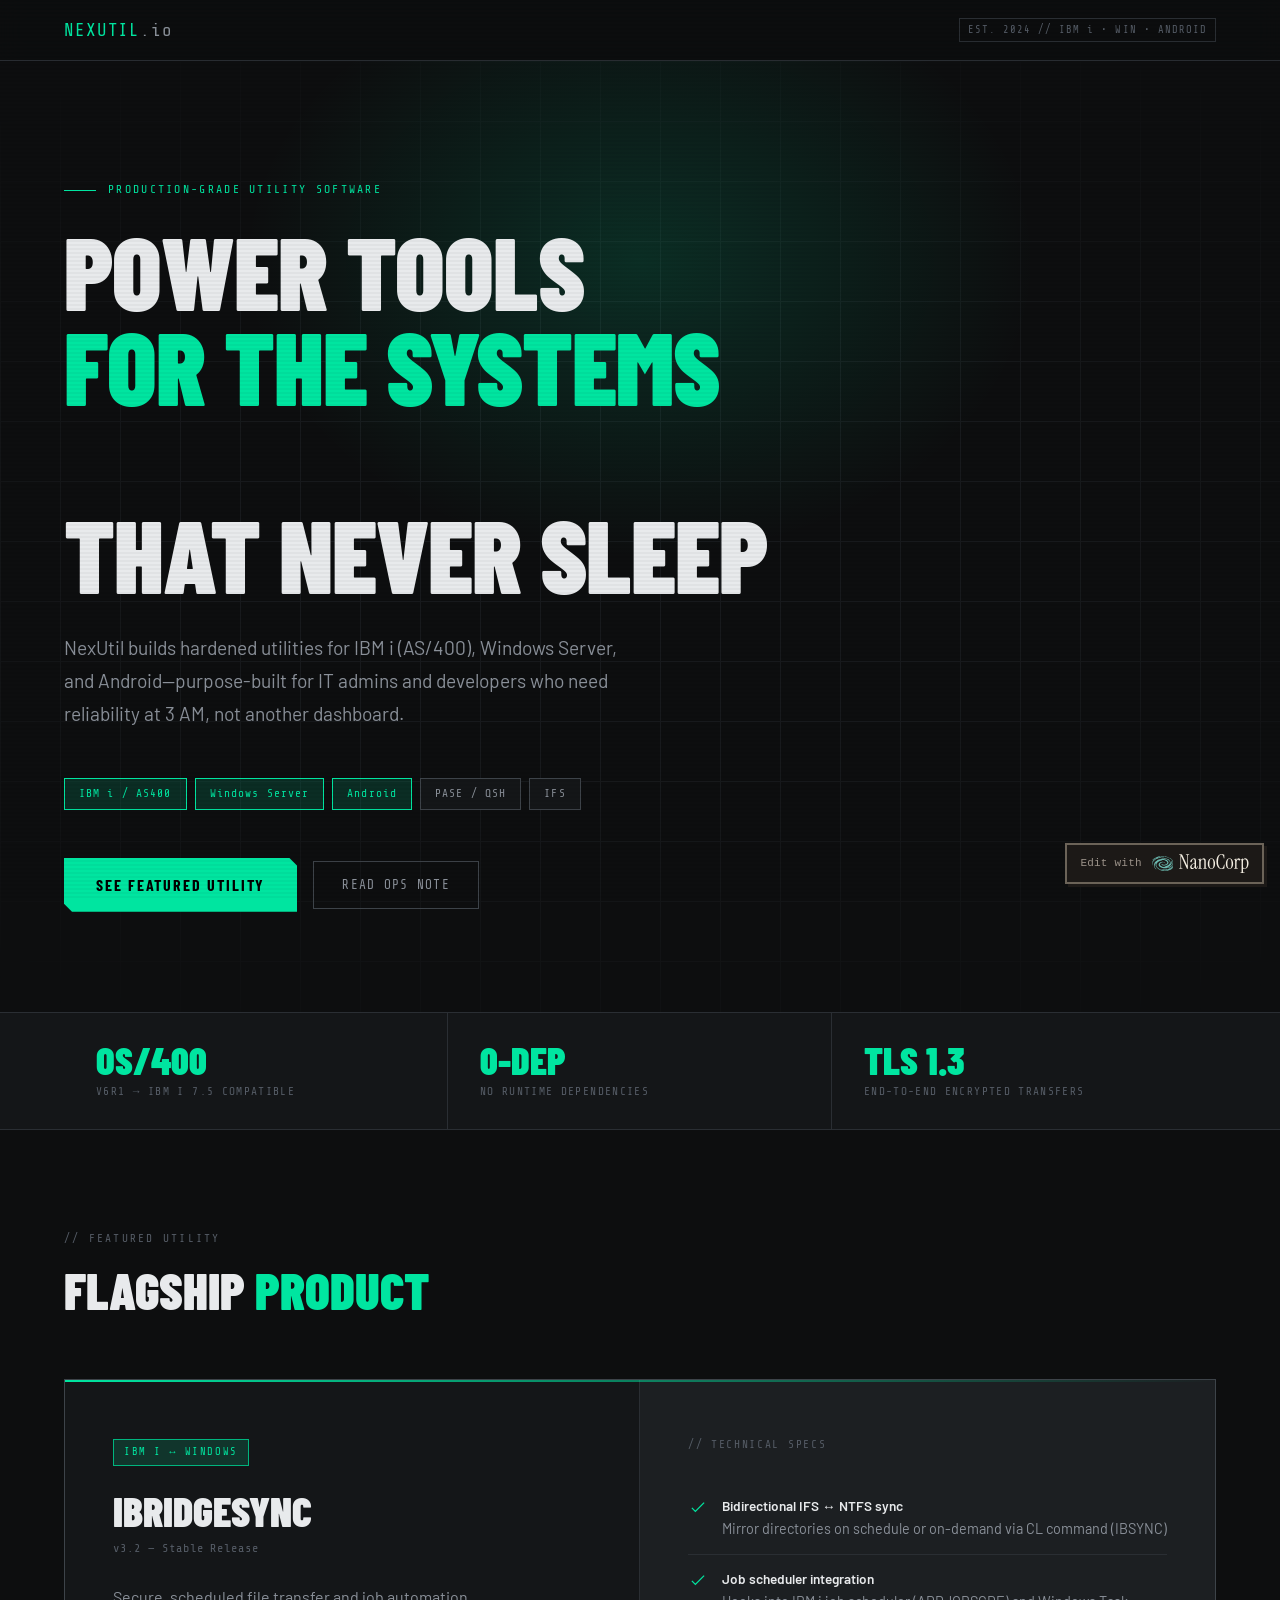
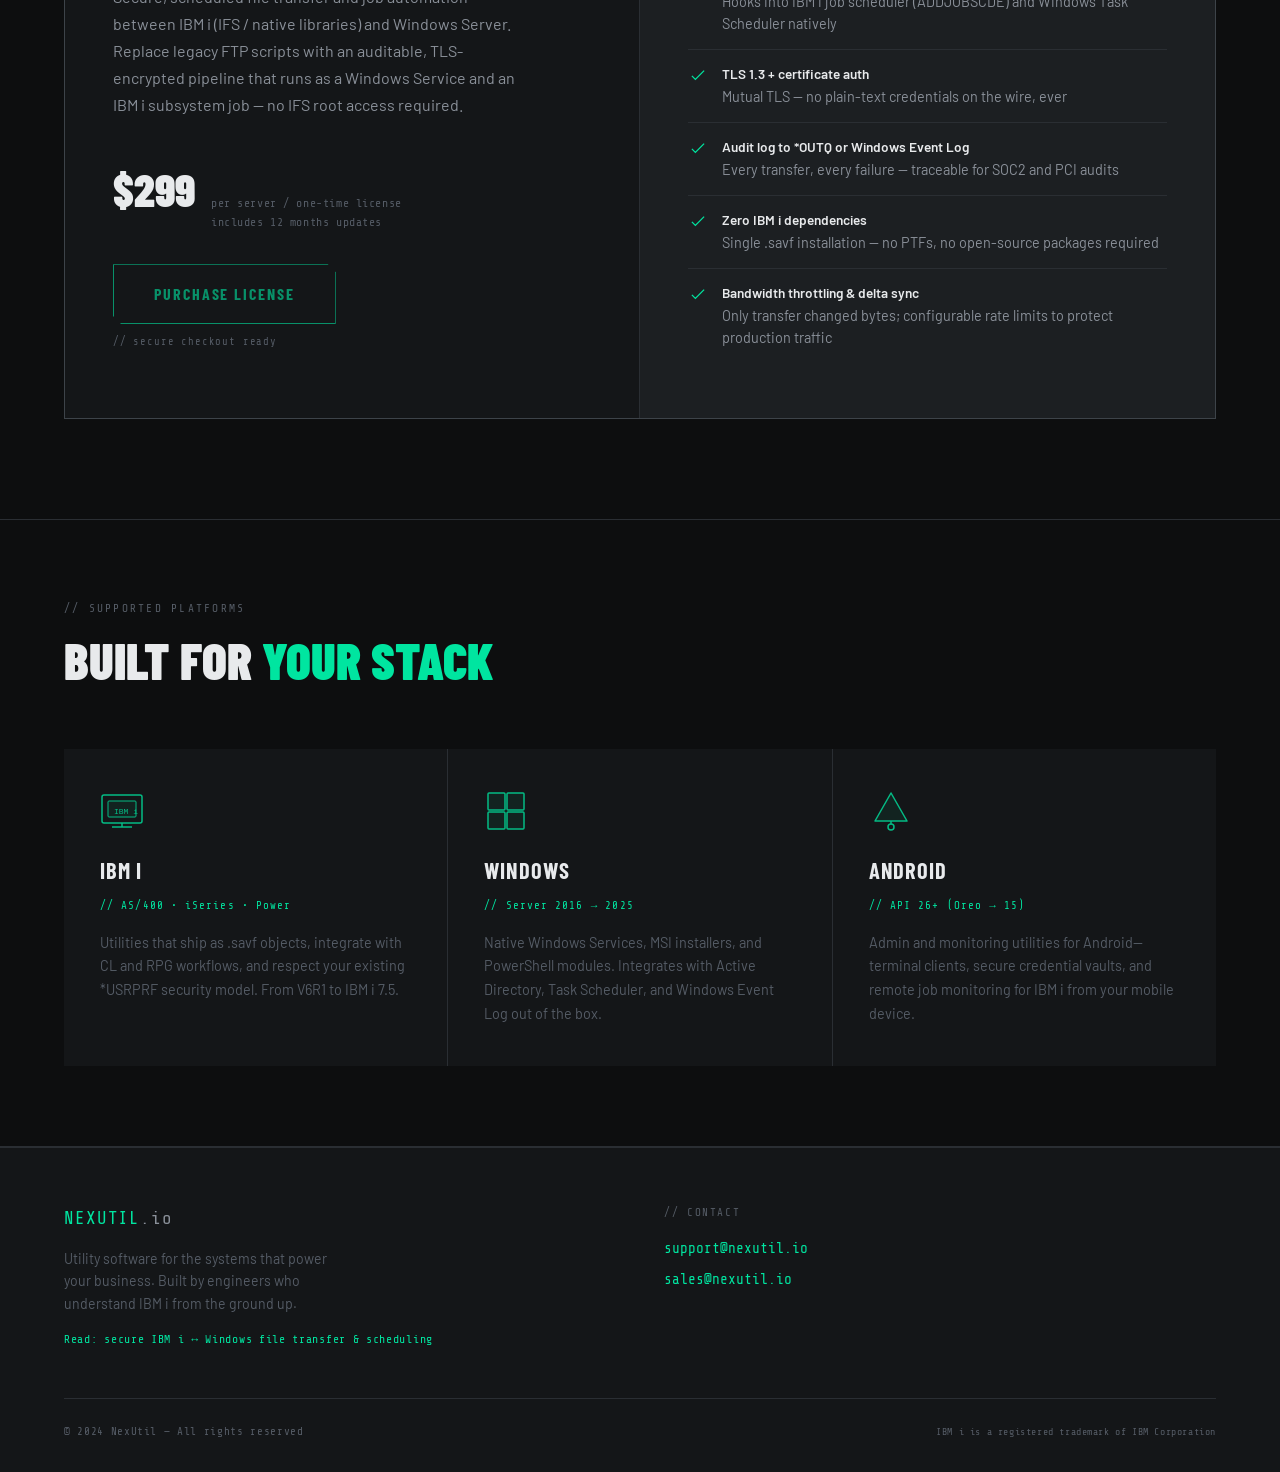
==== NexUtil — Utility Software for IBM i, Windows & Android.html @ 248f753e "Import NexUtil website pages and assets" ====
<!DOCTYPE html>
<!-- saved from url=(0038)https://nexutil.nanocorp.app/#featured -->
<html lang="en">

<head>
    <meta http-equiv="Content-Type" content="text/html; charset=UTF-8">
    <link rel="stylesheet" href="./NexUtil — Utility Software for IBM i, Windows &amp; Android_files/3d7xy98o96aj7.css"
        data-precedence="next">
    <link rel="preload" as="script" fetchpriority="low"
        href="./NexUtil — Utility Software for IBM i, Windows &amp; Android_files/25kvgcvbp6c14.js.téléchargement">
    <script src="./NexUtil — Utility Software for IBM i, Windows &amp; Android_files/28fkf9f9btak4.js.téléchargement"
        async=""></script>
    <script src="./NexUtil — Utility Software for IBM i, Windows &amp; Android_files/1h-6463ln454b.js.téléchargement"
        async=""></script>
    <script src="./NexUtil — Utility Software for IBM i, Windows &amp; Android_files/0gokmsaxco-yg.js.téléchargement"
        async=""></script>
    <script
        src="./NexUtil — Utility Software for IBM i, Windows &amp; Android_files/turbopack-207j59bvnx-2r.js.téléchargement"
        async=""></script>
    <script src="./NexUtil — Utility Software for IBM i, Windows &amp; Android_files/2corl6wyj4669.js.téléchargement"
        async="" crossorigin=""></script>
    <script src="./NexUtil — Utility Software for IBM i, Windows &amp; Android_files/1kp1o4kqi1096.js.téléchargement"
        async="" crossorigin=""></script>
    <link rel="preload" href="./NexUtil — Utility Software for IBM i, Windows &amp; Android_files/css2" as="style">
    <link rel="preconnect" href="https://fonts.googleapis.com/">
    <link rel="preconnect" href="https://fonts.gstatic.com/" crossorigin="anonymous">
    <link href="./NexUtil — Utility Software for IBM i, Windows &amp; Android_files/css2" rel="stylesheet">
    <script src="./NexUtil — Utility Software for IBM i, Windows &amp; Android_files/0c0hxoamwjsbw.js.téléchargement"
        nomodule=""></script>
    <meta name="viewport" content="width=device-width, initial-scale=1">
    <title>NexUtil — Utility Software for IBM i, Windows &amp; Android</title>
    <meta name="description"
        content="Production-grade utility software for IBM i (AS/400), Windows, and Android. Trusted by IT admins and developers who can&#39;t afford downtime.">
</head>

<body><!--$--><!--/$-->
    <script src="./NexUtil — Utility Software for IBM i, Windows &amp; Android_files/25kvgcvbp6c14.js.téléchargement"
        id="_R_" async=""></script>
    <script>(self.__next_f = self.__next_f || []).push([0])</script>
    <script>self.__next_f.push([1, "1:\"$Sreact.fragment\"\n2:I[39756,[\"/_next/static/immutable/chunks/2corl6wyj4669.js\"],\"default\"]\n3:I[37457,[\"/_next/static/immutable/chunks/2corl6wyj4669.js\"],\"default\"]\n4:I[22016,[\"/_next/static/immutable/chunks/2corl6wyj4669.js\",\"/_next/static/immutable/chunks/1kp1o4kqi1096.js\"],\"\"]\nd:I[68027,[\"/_next/static/immutable/chunks/2corl6wyj4669.js\"],\"default\",1]\n:HL[\"/_next/static/immutable/chunks/3d7xy98o96aj7.css\",\"style\"]\n:HL[\"https://fonts.googleapis.com/css2?family=Share+Tech+Mono\u0026family=Barlow+Condensed:wght@400;600;700;900\u0026family=Barlow:wght@400;500;600\u0026display=swap\",\"style\"]\n0:{\"P\":null,\"c\":[\"\",\"\"],\"q\":\"\",\"i\":false,\"f\":[[[\"\",{\"children\":[\"__PAGE__\",{},\"$undefined\",\"$undefined\",4608]},\"$undefined\",\"$undefined\",4624],[[\"$\",\"$1\",\"c\",{\"children\":[[[\"$\",\"link\",\"0\",{\"rel\":\"stylesheet\",\"href\":\"/_next/static/immutable/chunks/3d7xy98o96aj7.css\",\"precedence\":\"next\",\"crossOrigin\":\"$undefined\",\"nonce\":\"$undefined\"}],[\"$\",\"script\",\"script-0\",{\"src\":\"/_next/static/immutable/chunks/2corl6wyj4669.js\",\"async\":true,\"nonce\":\"$undefined\"}]],[\"$\",\"html\",null,{\"lang\":\"en\",\"children\":[[\"$\",\"head\",null,{\"children\":[[\"$\",\"link\",null,{\"rel\":\"preconnect\",\"href\":\"https://fonts.googleapis.com\"}],[\"$\",\"link\",null,{\"rel\":\"preconnect\",\"href\":\"https://fonts.gstatic.com\",\"crossOrigin\":\"anonymous\"}],[\"$\",\"link\",null,{\"href\":\"https://fonts.googleapis.com/css2?family=Share+Tech+Mono\u0026family=Barlow+Condensed:wght@400;600;700;900\u0026family=Barlow:wght@400;500;600\u0026display=swap\",\"rel\":\"stylesheet\"}]]}],[\"$\",\"body\",null,{\"children\":[\"$\",\"$L2\",null,{\"parallelRouterKey\":\"children\",\"error\":\"$undefined\",\"errorStyles\":\"$undefined\",\"errorScripts\":\"$undefined\",\"template\":[\"$\",\"$L3\",null,{}],\"templateStyles\":\"$undefined\",\"templateScripts\":\"$undefined\",\"notFound\":[[[\"$\",\"title\",null,{\"children\":\"404: This page could not be found.\"}],[\"$\",\"div\",null,{\"style\":{\"fontFamily\":\"system-ui,\\\"Segoe UI\\\",Roboto,Helvetica,Arial,sans-serif,\\\"Apple Color Emoji\\\",\\\"Segoe UI Emoji\\\"\",\"height\":\"100vh\",\"textAlign\":\"center\",\"display\":\"flex\",\"flexDirection\":\"column\",\"alignItems\":\"center\",\"justifyContent\":\"center\"},\"children\":[\"$\",\"div\",null,{\"children\":[[\"$\",\"style\",null,{\"dangerouslySetInnerHTML\":{\"__html\":\"body{color:#000;background:#fff;margin:0}.next-error-h1{border-right:1px solid rgba(0,0,0,.3)}@media (prefers-color-scheme:dark){body{color:#fff;background:#000}.next-error-h1{border-right:1px solid rgba(255,255,255,.3)}}\"}}],[\"$\",\"h1\",null,{\"className\":\"next-error-h1\",\"style\":{\"display\":\"inline-block\",\"margin\":\"0 20px 0 0\",\"padding\":\"0 23px 0 0\",\"fontSize\":24,\"fontWeight\":500,\"verticalAlign\":\"top\",\"lineHeight\":\"49px\"},\"children\":404}],[\"$\",\"div\",null,{\"style\":{\"display\":\"inline-block\"},\"children\":[\"$\",\"h2\",null,{\"style\":{\"fontSize\":14,\"fontWeight\":400,\"lineHeight\":\"49px\",\"margin\":0},\"children\":\"This page could not be found.\"}]}]]}]}]],[]],\"forbidden\":\"$undefined\",\"unauthorized\":\"$undefined\"}]}]]}]]}],{\"children\":[[\"$\",\"$1\",\"c\",{\"children\":[[[\"$\",\"nav\",null,{\"children\":[\"$\",\"div\",null,{\"className\":\"container\",\"children\":[\"$\",\"div\",null,{\"className\":\"nav-inner\",\"children\":[[\"$\",\"$L4\",null,{\"href\":\"/\",\"className\":\"logo\",\"children\":[\"NEXUTIL\",[\"$\",\"span\",null,{\"children\":\".io\"}]]}],[\"$\",\"span\",null,{\"className\":\"nav-badge\",\"children\":\"EST. 2024 // IBM i • WIN • ANDROID\"}]]}]}]}],[\"$\",\"section\",null,{\"className\":\"hero\",\"children\":[[\"$\",\"div\",null,{\"className\":\"hero-grid\"}],[\"$\",\"div\",null,{\"className\":\"hero-glow\"}],[\"$\",\"div\",null,{\"className\":\"container\",\"children\":[\"$\",\"div\",null,{\"className\":\"hero-content\",\"children\":[[\"$\",\"div\",null,{\"className\":\"hero-kicker\",\"children\":\"Production-grade utility software\"}],[\"$\",\"h1\",null,{\"className\":\"hero-headline\",\"children\":[\"Power Tools\",[\"$\",\"br\",null,{}],[\"$\",\"em\",null,{\"children\":\"for the Systems\"}],[\"$\",\"br\",null,{}],\"That Never Sleep\"]}],[\"$\",\"p\",null,{\"className\":\"hero-sub\",\"children\":\"NexUtil builds hardened utilities for IBM i (AS/400), Windows Server, and Android—purpose-built for IT admins and developers who need reliability at 3 AM, not another dashboard.\"}],[\"$\",\"div\",null,{\"className\":\"hero-platforms\",\"children\":[[\"$\",\"span\",null,{\"className\":\"platform-chip active\",\"children\":\"IBM i / AS400\"}],[\"$\",\"span\",null,{\"className\":\"platform-chip active\",\"children\":\"Windows Server\"}],[\"$\",\"span\",null,{\"className\":\"platform-chip active\",\"children\":\"Android\"}],[\"$\",\"span\",null,{\"className\":\"platform-chip\",\"children\":\"PASE / QSH\"}],[\"$\",\"span\",null,{\"className\":\"platform-chip\",\"children\":\"IFS\"}]]}],[\"$\",\"div\",null,{\"className\":\"hero-cta\",\"children\":[[\"$\",\"a\",null,{\"href\":\"#featured\",\"className\":\"btn-primary\",\"children\":\"See Featured Utility\"}],[\"$\",\"$L4\",null,{\"href\":\"/posts/secure-ibm-i-windows-file-transfer-scheduling\",\"className\":\"btn-secondary\",\"children\":\"Read Ops Note\"}]]}]]}]}]]}],[\"$\",\"div\",null,{\"className\":\"stats-bar\",\"children\":[\"$\",\"div\",null,{\"className\":\"container\",\"children\":[\"$\",\"div\",null,{\"className\":\"stats-inner\",\"children\":[[\"$\",\"div\",null,{\"className\":\"stat-item\",\"children\":[[\"$\",\"div\",null,{\"className\":\"stat-num\",\"children\":\"OS/400\"}],[\"$\",\"div\",null,{\"className\":\"stat-label\",\"children\":\"V6R1 → IBM i 7.5 Compatible\"}]]}],[\"$\",\"div\",null,{\"className\":\"stat-item\",\"children\":[[\"$\",\"div\",null,{\"className\":\"stat-num\",\"children\":\"0-DEP\"}],[\"$\",\"div\",null,{\"className\":\"stat-label\",\"children\":\"No runtime dependencies\"}]]}],[\"$\",\"div\",null,{\"className\":\"stat-item\",\"children\":[\"$L5\",\"$L6\"]}]]}]}]}],\"$L7\",\"$L8\",\"$L9\"],[\"$La\"],\"$Lb\"]}],{},null,false,null]},null,false,null],\"$Lc\",false]],\"m\":\"$undefined\",\"G\":[\"$d\",[\"$Le\"]],\"S\":true,\"h\":null,\"r\":\"$undefined\",\"s\":\"$undefined\",\"a\":\"$undefined\",\"l\":\"$undefined\",\"p\":\"$undefined\",\"d\":\"$undefined\"}\nf:I[97367,[\"/_next/static/immutable/chunks/2corl6wyj4669.js\"],\"OutletBoundary\"]\n10:\"$Sreact.suspense\"\n12:I[97367,[\"/_next/static/immutable/chunks/2corl6wyj4669.js\"],\"ViewportBoundary\"]\n14:I[97367,[\"/_next/static/immutable/chunks/2corl6wyj4669.js\"],\"MetadataBoundary\"]\n5:[\"$\",\"div\",null,{\"className\":\"stat-num\",\"children\":\"TLS 1.3\"}]\n6:[\"$\",\"div\",null,{\"className\":\"stat-label\",\"children\":\"End-to-end encrypted transfers\"}]\n7:[\"$\",\"section\",null,{\"className\":\"featured\",\"id\":\"featured\",\"children\":[\"$\",\"div\",null,{\"className\":\"container\",\"children\":[[\"$\",\"div\",null,{\"className\":\"section-kicker\",\"children\":\"// featured utility\"}],[\"$\",\"h2\",null,{\"className\":\"section-title\",\"children\":[\"Flagship \",[\"$\",\"span\",null,{\"children\":\"Product\"}]]}],[\"$\",\"div\",null,{\"className\":\"product-card\",\"children\":[[\"$\",\"div\",null,{\"className\":\"product-info\",\"children\":[[\"$\",\"span\",null,{\"className\":\"product-badge\",\"children\":\"IBM i ↔ Windows\"}],[\"$\",\"h3\",null,{\"className\":\"product-name\",\"children\":\"IBridgeSync\"}],[\"$\",\"div\",null,{\"className\":\"product-version\",\"children\":\"v3.2 — Stable Release\"}],[\"$\",\"p\",null,{\"className\":\"product-desc\",\"children\":\"Secure, scheduled file transfer and job automation between IBM i (IFS / native libraries) and Windows Server. Replace legacy FTP scripts with an auditable, TLS-encrypted pipeline that runs as a Windows Service and an IBM i subsystem job — no IFS root access required.\"}],[\"$\",\"div\",null,{\"className\":\"product-price-row\",\"children\":[[\"$\",\"span\",null,{\"className\":\"product-price\",\"children\":\"$$299\"}],[\"$\",\"span\",null,{\"className\":\"product-price-note\",\"children\":[\"per server / one-time license\",[\"$\",\"br\",null,{}],\"includes 12 months updates\"]}]]}],[\"$\",\"a\",null,{\"href\":\"https://checkout.nanocorp.so/c/7nHSp1NRyW5a34AN7qIg\",\"className\":\"btn-buy\",\"children\":\"Purchase License\"}],[\"$\",\"div\",null,{\"className\":\"coming-soon-note\",\"children\":\"// secure checkout ready\"}]]}],[\"$\",\"div\",null,{\"className\":\"product-specs\",\"children\":[[\"$\",\"div\",null,{\"className\":\"specs-title\",\"children\":\"// technical specs\"}],[\"$\",\"ul\",null,{\"className\":\"spec-list\",\"children\":[[\"$\",\"li\",null,{\"className\":\"spec-item\",\"children\":[[\"$\",\"span\",null,{\"className\":\"spec-icon\",\"children\":[\"$\",\"svg\",null,{\"viewBox\":\"0 0 16 16\",\"fill\":\"none\",\"stroke\":\"currentColor\",\"strokeWidth\":\"1.5\",\"children\":[\"$\",\"polyline\",null,{\"points\":\"1,9 5,13 15,3\"}]}]}],[\"$\",\"span\",null,{\"className\":\"spec-text\",\"children\":[[\"$\",\"strong\",null,{\"children\":\"Bidirectional IFS ↔ NTFS sync\"}],\"Mirror directories on schedule or on-demand via CL command (IBSYNC)\"]}]]}],[\"$\",\"li\",null,{\"className\":\"spec-item\",\"children\":[[\"$\",\"span\",null,{\"className\":\"spec-icon\",\"children\":[\"$\",\"svg\",null,{\"viewBox\":\"0 0 16 16\",\"fill\":\"none\",\"stroke\":\"currentColor\",\"strokeWidth\":\"1.5\",\"children\":[\"$\",\"polyline\",null,{\"points\":\"1,9 5,13 15,3\"}]}]}],[\"$\",\"span\",null,{\"className\":\"spec-text\",\"children\":[[\"$\",\"strong\",null,{\"children\":\"Job scheduler integration\"}],\"Hooks into IBM i job scheduler (ADDJOBSCDE) and Windows Task Scheduler natively\"]}]]}],[\"$\",\"li\",null,{\"className\":\"spec-item\",\"children\":[[\"$\",\"span\",null,{\"className\":\"spec-icon\",\"children\":[\"$\",\"svg\",null,{\"viewBox\":\"0 0 16 16\",\"fill\":\"none\",\"stroke\":\"currentColor\",\"strokeWidth\":\"1.5\",\"children\":[\"$\",\"polyline\",null,{\"points\":\"1,9 5,13 15,3\"}]}]}],[\"$\",\"span\",null,{\"className\":\"spec-text\",\"children\":[[\"$\",\"strong\",null,{\"children\":\"TLS 1.3 + certificate auth\"}],\"Mutual TLS — no plain-text credentials on the wire, ever\"]}]]}],[\"$\",\"li\",null,{\"className\":\"spec-item\",\"children\":[[\"$\",\"span\",null,{\"className\":\"spec-icon\",\"children\":[\"$\",\"svg\",null,{\"viewBox\":\"0 0 16 16\",\"fill\":\"none\",\"stroke\":\"currentColor\",\"strokeWidth\":\"1.5\",\"children\":[\"$\",\"polyline\",null,{\"points\":\"1,9 5,13 15,3\"}]}]}],[\"$\",\"span\",null,{\"className\":\"spec-text\",\"children\":[[\"$\",\"strong\",null,{\"children\":\"Audit log to *OUTQ or Windows Event Log\"}],\"Every transfer, every failure — traceable for SOC2 and PCI audits\"]}]]}],[\"$\",\"li\",null,{\"className\":\"spec-item\",\"children\":[[\"$\",\"span\",null,{\"className\":\"spec-icon\",\"children\":[\"$\",\"svg\",null,{\"viewBox\":\"0 0 16 16\",\"fill\":\"none\",\"stroke\":\"currentColor\",\"strokeWidth\":\"1.5\",\"children\":[\"$\",\"polyline\",null,{\"points\":\"1,9 5,13 15,3\"}]}]}],[\"$\",\"span\",null,{\"className\":\"spec-text\",\"children\":[[\"$\",\"strong\",null,{\"children\":\"Zero IBM i dependencies\"}],\"Single .savf installation — no PTFs, no open-source packages required\"]}]]}],[\"$\",\"li\",null,{\"className\":\"spec-item\",\"children\":[[\"$\",\"span\",null,{\"className\":\"spec-icon\",\"children\":[\"$\",\"svg\",null,{\"viewBox\":\"0 0 16 16\",\"fill\":\"none\",\"stroke\":\"currentColor\",\"strokeWidth\":\"1.5\",\"children\":[\"$\",\"polyline\",null,{\"points\":\"1,9 5,13 15,3\"}]}]}],[\"$\",\"span\",null,{\"className\":\"spec-text\",\"children\":[[\"$\",\"strong\",null,{\"children\":\"Bandwidth throttling \u0026 delta sync\"}],\"Only transfer changed bytes; configurable rate limits to protect production traffic\"]}]]}]]}]]}]]}]]}]}]\n8:[\"$\",\"section\",null,{\"className\":\"platforms\",\"id\":\"platforms\",\"children\":[\"$\",\"div\",null,{\"className\":\"container\",\"children\":[[\"$\",\"div\",null,{\"className\":\"section-kicker\",\"children\":\"// supported platforms\"}],[\"$\",\"h2\",null,{\"className\":\"section-title\",\"children\":[\"Built for \",[\"$\",\"span\",null,{\"children\":\"Your Stack\"}]]}],[\"$\",\"div\",null,{\"className\":\"platforms-grid\",\"children\":[[\"$\",\"div\",null,{\"className\":\"platform-card\",\"children\":[[\"$\",\"div\",null,{\"className\":\"platform-icon\",\"children\":[\"$\",\"svg\",null,{\"viewBox\":\"0 0 44 44\",\"fill\":\"none\",\"xmlns\":\"http://www.w3.org/2000/svg\",\"children\":[[\"$\",\"rect\",null,{\"x\":\"2\",\"y\":\"6\",\"width\":\"40\",\"height\":\"28\",\"rx\":\"2\",\"stroke\":\"#00e5a0\",\"strokeWidth\":\"1.5\",\"fill\":\"none\"}],[\"$\",\"rect\",null,{\"x\":\"8\",\"y\":\"12\",\"width\":\"28\",\"height\":\"16\",\"rx\":\"1\",\"fill\":\"#00e5a0\",\"fillOpacity\":\"0.08\",\"stroke\":\"#00e5a0\",\"strokeWidth\":\"1\"}],[\"$\",\"line\",null,{\"x1\":\"12\",\"y1\":\"38\",\"x2\":\"32\",\"y2\":\"38\",\"stroke\":\"#00e5a0\",\"strokeWidth\":\"1.5\"}],[\"$\",\"line\",null,{\"x1\":\"22\",\"y1\":\"34\",\"x2\":\"22\",\"y2\":\"38\",\"stroke\":\"#00e5a0\",\"strokeWidth\":\"1.5\"}],[\"$\",\"text\",null,{\"x\":\"14\",\"y\":\"25\",\"fontFamily\":\"monospace\",\"fontSize\":\"8\",\"fill\":\"#00e5a0\",\"children\":\"IBM i\"}]]}]}],[\"$\",\"div\",null,{\"className\":\"platform-name\",\"children\":\"IBM i\"}],[\"$\",\"div\",null,{\"className\":\"platform-sub\",\"children\":\"// AS/400 • iSeries • Power\"}],[\"$\",\"p\",null,{\"className\":\"platform-desc\",\"children\":\"Utilities that ship as .savf objects, integrate with CL and RPG workflows, and respect your existing *USRPRF security model. From V6R1 to IBM i 7.5.\"}]]}],[\"$\",\"div\",null,{\"className\":\"platform-card\",\"children\":[[\"$\",\"div\",null,{\"className\":\"platform-icon\",\"children\":[\"$\",\"svg\",null,{\"viewBox\":\"0 0 44 44\",\"fill\":\"none\",\"xmlns\":\"http://www.w3.org/2000/svg\",\"children\":[[\"$\",\"rect\",null,{\"x\":\"4\",\"y\":\"4\",\"width\":\"17\",\"height\":\"17\",\"rx\":\"1\",\"stroke\":\"#00e5a0\",\"strokeWidth\":\"1.5\",\"fill\":\"#00e5a0\",\"fillOpacity\":\"0.08\"}],[\"$\",\"rect\",null,{\"x\":\"23\",\"y\":\"4\",\"width\":\"17\",\"height\":\"17\",\"rx\":\"1\",\"stroke\":\"#00e5a0\",\"strokeWidth\":\"1.5\",\"fill\":\"#00e5a0\",\"fillOpacity\":\"0.08\"}],[\"$\",\"rect\",null,{\"x\":\"4\",\"y\":\"23\",\"width\":\"17\",\"height\":\"17\",\"rx\":\"1\",\"stroke\":\"#00e5a0\",\"strokeWidth\":\"1.5\",\"fill\":\"#00e5a0\",\"fillOpacity\":\"0.08\"}],[\"$\",\"rect\",null,{\"x\":\"23\",\"y\":\"23\",\"width\":\"17\",\"height\":\"17\",\"rx\":\"1\",\"stroke\":\"#00e5a0\",\"strokeWidth\":\"1.5\",\"fill\":\"#00e5a0\",\"fillOpacity\":\"0.08\"}]]}]}],[\"$\",\"div\",null,{\"className\":\"platform-name\",\"children\":\"Windows\"}],[\"$\",\"div\",null,{\"className\":\"platform-sub\",\"children\":\"// Server 2016 → 2025\"}],[\"$\",\"p\",null,{\"className\":\"platform-desc\",\"children\":\"Native Windows Services, MSI installers, and PowerShell modules. Integrates with Active Directory, Task Scheduler, and Windows Event Log out of the box.\"}]]}],[\"$\",\"div\",null,{\"className\":\"platform-card\",\"children\":[[\"$\",\"div\",null,{\"className\":\"platform-icon\",\"children\":[\"$\",\"svg\",null,{\"viewBox\":\"0 0 44 44\",\"fill\":\"none\",\"xmlns\":\"http://www.w3.org/2000/svg\",\"children\":[[\"$\",\"path\",null,{\"d\":\"M22 4 L38 32 H6 Z\",\"stroke\":\"#00e5a0\",\"strokeWidth\":\"1.5\",\"fill\":\"#00e5a0\",\"fillOpacity\":\"0.08\",\"strokeLinejoin\":\"round\"}],[\"$\",\"circle\",null,{\"cx\":\"22\",\"cy\":\"38\",\"r\":\"3\",\"stroke\":\"#00e5a0\",\"strokeWidth\":\"1.5\",\"fill\":\"none\"}],[\"$\",\"line\",null,{\"x1\":\"22\",\"y1\":\"35\",\"x2\":\"22\",\"y2\":\"32\",\"stroke\":\"#00e5a0\",\"strokeWidth\":\"1.5\"}]]}]}],[\"$\",\"div\",null,{\"className\":\"platform-name\",\"children\":\"Android\"}],[\"$\",\"div\",null,{\"className\":\"platform-sub\",\"children\":\"// API 26+ (Oreo → 15)\"}],[\"$\",\"p\",null,{\"className\":\"platform-desc\",\"children\":\"Admin and monitoring utilities for Android—terminal clients, secure credential vaults, and remote job monitoring for IBM i from your mobile device.\"}]]}]]}]]}]}]\n9:[\"$\",\"footer\",null,{\"children\":[\"$\",\"div\",null,{\"className\":\"container\",\"children\":[[\"$\",\"div\",null,{\"className\":\"footer-inner\",\"children\":[[\"$\",\"div\",null,{\"className\":\"footer-brand\",\"children\":[[\"$\",\"$L4\",null,{\"href\":\"/\",\"className\":\"logo\",\"children\":[\"NEXUTIL\",[\"$\",\"span\",null,{\"children\":\".io\"}]]}],[\"$\",\"p\",null,{\"className\":\"footer-tagline\",\"children\":\"Utility software for the systems that power your business. Built by engineers who understand IBM i from the ground up.\"}],[\"$\",\"$L4\",null,{\"href\":\"/posts/secure-ibm-i-windows-file-transfer-scheduling\",\"className\":\"footer-post-link\",\"children\":\"Read: secure IBM i ↔ Windows file transfer \u0026 scheduling\"}]]}],[\"$\",\"div\",null,{\"children\":[[\"$\",\"div\",null,{\"className\":\"footer-contact-title\",\"children\":\"// contact\"}],[\"$\",\"div\",null,{\"className\":\"footer-contact\",\"children\":[[\"$\",\"a\",null,{\"href\":\"mailto:support@nexutil.io\",\"children\":\"support@nexutil.io\"}],[\"$\",\"a\",null,{\"href\":\"mailto:sales@nexutil.io\",\"children\":\"sales@nexutil.io\"}]]}]]}]]}],[\"$\",\"div\",null,{\"className\":\"footer-bottom\",\"children\":[[\"$\",\"span\",null,{\"className\":\"footer-copy\",\"children\":\"© 2024 NexUtil — All rights reserved\"}],[\"$\",\"span\",null,{\"className\":\"footer-copy\",\"style\":{\"fontFamily\":\"var(--mono)\",\"fontSize\":\"0.62rem\",\"color\":\"var(--text-muted)\"},\"children\":\"IBM i is a registered trademark of IBM Corporation\"}]]}]]}]}]\na:[\"$\",\"script\",\"script-0\",{\"src\":\"/_next/static/immutable/chunks/1kp1o4kqi1096.js\",\"async\":true,\"nonce\":\"$undefined\"}]\nb:[\"$\",\"$Lf\",null,{\"children\":[\"$\",\"$10\",null,{\"name\":\"Next.MetadataOutlet\",\"children\":\"$@11\"}]}]\nc:[\"$\",\"$1\",\"h\",{\"children\":[null,[\"$\",\"$L12\",null,{\"children\":\"$L13\"}],[\"$\",\"div\",null,{\"hidden\":true,\"children\":[\"$\",\"$L14\",null,{\"children\":[\"$\",\"$10\",null,{\"name\":\"Next.Metadata\",\"children\":\"$L15\"}]}]}],null]}]\ne:[\"$\",\"link\",\"0\",{\"rel\":\"stylesheet\",\"href\":\"/_next/static/immutable/chunks/3d7xy98o96aj7.css\",\"precedence\":\"next\",\"crossOrigin\":\"$undefined\",\"nonce\":\"$undefined\"}]\n13:[[\"$\",\"meta\",\"0\",{\"charSet\":\"utf-8\"}],[\"$\",\"meta\",\"1\",{\"name\":\"viewport\",\"content\":\"width=device-width, initial-scale=1\"}]]\n11:null\n15:[[\"$\",\"title\",\"0\",{\"children\":\"NexUtil — Utility Software for IBM i, Windows \u0026 Android\"}],[\"$\",\"meta\",\"1\",{\"name\":\"description\",\"content\":\"Production-grade utility software for IBM i (AS/400), Windows, and Android. Trusted by IT admins and developers who can't afford downtime.\"}]]\n"])</script>
    <script async=""
        src="./NexUtil — Utility Software for IBM i, Windows &amp; Android_files/badge.js.téléchargement"></script>
    <script type="module"
        src="./NexUtil — Utility Software for IBM i, Windows &amp; Android_files/v4513226cdae34746b4dedf0b4dfa099e1781791509496"
        integrity="sha512-ZE9pZaUXND66v380QUtch/5sE9tPFh2zg45pR2PB0CVkCtOREv2AJKkSidISWkysEuQ0EH8faUU5du78bx87UQ=="
        data-cf-beacon="{&quot;version&quot;:&quot;2024.11.0&quot;,&quot;token&quot;:&quot;076480c64e934d95bbc9d824a968f196&quot;,&quot;r&quot;:1}"
        crossorigin="anonymous"></script>
    <next-route-announcer style="position: absolute;"><template shadowrootmode="open">
            <div aria-live="assertive" id="__next-route-announcer__" role="alert"
                style="position: absolute; border: 0px; height: 1px; margin: -1px; padding: 0px; width: 1px; clip: rect(0px, 0px, 0px, 0px); overflow: hidden; white-space: nowrap; overflow-wrap: normal;">
                NexUtil — Utility Software for IBM i, Windows &amp; Android</div>
        </template></next-route-announcer>
    <div id="__nanocorp-badge-host"
        style="position: fixed !important; bottom: 16px !important; right: 16px !important; z-index: 2147483646 !important; display: block !important; visibility: visible !important; opacity: 1 !important;">
        <template shadowrootmode="closed">
            <style>
                a {
                    display: inline-flex;
                    align-items: center;
                    gap: 10px;
                    background: #1C1917;
                    border: 2px solid #6B6358;
                    box-shadow: 3px 3px 0 #1C1917;
                    padding: 9px 13px;
                    text-decoration: none;
                    cursor: pointer;
                    transition: transform .1s ease, box-shadow .1s ease, border-color .1s ease
                }

                a:hover {
                    transform: translate(-1px, -1px);
                    box-shadow: 4px 4px 0 #1C1917;
                    border-color: #6BB8AE
                }

                .nc-l {
                    font-family: ui-monospace, SFMono-Regular, Menlo, Consolas, monospace;
                    font-size: 11px;
                    font-weight: 500;
                    letter-spacing: .02em;
                    line-height: 1;
                    color: #9A9188
                }

                a:hover .nc-l {
                    color: #C4BAA8
                }

                .nc-lock {
                    display: inline-flex;
                    align-items: center;
                    gap: 6px
                }

                .nc-mark {
                    height: 15px;
                    width: auto;
                    display: block;
                    fill: #6BB8AE
                }

                .nc-word {
                    height: 19px;
                    width: auto;
                    display: block;
                    fill: #F4EEE2
                }

                a:hover .nc-word {
                    fill: #FEFDFB
                }

                @media print {
                    a {
                        display: none
                    }
                }
            </style><a href="https://nanocorp.so/?utm_source=badge&amp;utm_medium=site&amp;utm_content=nexutil"
                target="_blank" rel="noopener" aria-label="Edit this site with NanoCorp"><span class="nc-l">Edit
                    with</span><span class="nc-lock"><svg class="nc-mark" viewBox="295 203.844 232 160.311"
                        aria-hidden="true">
                        <path
                            d="M524 272.6v13.5h-.4v8.3h-2v6.2h-2v4.7H517v4l-1.7.7v.7h-1.6v2.7h-2v1.4l-2.4.1v1.4l-1 .2v2l-2 .7v1H504v1.7l-2.1.5v1.5h-1.4l-.2.6h-.3v2h-2.7v2.8h-5.2v2.3h-5v3.7h-4.7v2.7h-5v2.4h-5.6l-.2 2.7H462v2.7h-11.4l-4 .3v2.7h-31v-2.7h-13v-3h-3.5v4.2h3.4v.5h1.7l.1 1.9h9.1v2.7h40l.2-2 12.6-.2-.2-.4h5.4v-.1h2v2.2l-7.4.5v1.5h-8.7l-1.7.3v2.6l-13 .1v1c-2.8.4-19 .4-21-.3v-.2l-11-.5v-2.2l-11-.5V352c-3.5 0-7.5.1-10.2-.5v-1.7h-3l-.2-.9h-3.4v-2.7l-3.7-.3v-.3h-2V343H372v-2.7h-3.9l-.1-2.4-3.2-.3v-2.2l-3.6-.5v-2.4H358V330h-2.4v-3h-2.7v-3.7h-2.7v-2.9l-2.7-.1v-4.4l-3-.4V309l-2.8-.1v-17h2.8v-7h3v-3.5h3V276h2.4v-2.7h2.7v-2.7h2.5l.2-2.7 2.9-.3v-2.7h5.2v-1.7l4.9-.4v-3h4.7v-2.4c2-.6 3.3-.6 6.4-.6h.6l.2-2.7h7.7v-3.2h2.4l9.4-.2v-3h27l.4 3h7l.2 3h6v2.7l3.4.4v2.7l3.7.3v2.7l1.9.3v2.4h2.7v3l2.7.2v13H455v3l-1.6.2-.2 1.8-2.5.4v2.3l-3.4.5-.5 2.2-4.4.5v2.6l-3 .1v.5h-5.2l-.2 2.4h-19v-2.4l-2.7-.1h-3.4l-2.3-.5v-2l-3.7-.4-.2-3.4h-3l-2.9.5v6h2.4l.3 4.7 3.4.3v1l7.7.4.2 2.3h23.5l.2-.8h8.2l.2-2h5.4l.1-.9 2.9-.3v-2h3.7v-.4l3-.3v-2.4l1.7-.2.5.2.2-.3h.3v-2.4l2.9-.2v-2.7h2.6l.2-2.7 2.7-.1v-7.3h2.7V270l-2.7-.1-.2-7-2.3-.3-.4-3h-1.5V257l-1-.1V254l-5.7-.3v-3.2h-4.4v-2.7h-5.3V245l-3.4-.4-.2-.3H443l-.1-2.2-7-.3-.4-2.6h-13.1v-2.7l-4.4-.1h-31.4v2.8h-12.8l-.2 2.4-2.8.2-6.4.1-.5.2v2.9H358v2.7l-5.2.1v2.6l-5.4.3v3h-3v2.7l-5.7.4v3l-2.9.2v2.8H333l-.2 2.7h-2.5v2.2l-2.7.4v2.7l-1.5.1.2 2.4-1.9.2v3.5h-3v6.2h-2.7l-.2 8.1-2.5.2v22.6h2.7v9l2.7.1v4.6l3 .1.2 4 1.8.2v2.9l1.2.2v2.7l2.7.1.2 2.4 2.7.3.1 2.4h2.7v2.9h5.4v-3H339l-.1-2.3-2.9-.3v-3l-1.7-.4v-1l-1-.3v-2.9l-2.7-.7-.1-2.5-2.7-.3-.2-2.9-1.3-.2v-6l-2.9-.4v-21.7l2.7-.2.2-2.9h1.6v-3.8l2.7-.2v-3.9h2.7V284l2.7-.2v-2.3h2.7v2.7H336v10.4l-2.8.2v9.6h2.8l.2 9.8h2.5l.2 4.7 2.7.4.1 4h2.7l.2 4 2.5.4.2 2.7 2.8.1v2.2l2.2.2-.1 2.5 3.2.2.1 2.5 2.5.4.2 2 2.7.2v2.5h3v2.5h5.2l.2 2 4.5.2v2.5h6.3l.1 2 2.7.2.2 3.2h7.7v2.9h8.4l.2 2.4h13.8v3h7.4l.2-.2 27.4.2v-3h15v-2.4h9.3l.2-2.7 7.4-.2.2-2.5 7.2-.2v-2.3l2-.2v-.7h6l.2-2.3 3.9-.2.2-1.7h3l.3-2.5h5.4l.2-2.9 2.7-.1.1-4.6h3l.2-2.7 2.6-.3.1-2.2h2.4v-2.7l1.5-.4.2-7h-4v2.3l-3.4.7v3l-2.7.2v3.2h-2.9l-.2 2.2h-3.2v.8l-2.5.2 1.7-.2.3 2.6-4 .1V333l-.8-.2v-.2h3.8v-2.3l1.7-.2.2-2.5h3l.2-1 2.5-.2.2-3.2h1.6l.2-2.9 1.4-.1.1-1.2 2.2-.4.5-4h2l.2-3.2h2l.2-5h2.7v-8.7h2v-25.1zm-40.2 73h-3.4v-2.2h3.4zm7.4-2.5h-4.9l-.1-2.7h5zm3-2.7H492V338h3.7l-1.4.2zm5.7-2.4h-4.3v-2.7h4.3zm-46.2-10.2.3-1.2.5 1.2zm13.1-1.4-10.4.2-1.4.5v-2.6l5.8-.1V323h5.3v-2.5l.2-.2h4.9l.5-2.8h6l.4-3 4.5-.4v-3h3.7v-2.4l3.2-.3v-2.2l2.7-.2.2-2.7 2.5-2h2.3l1-5.8h2.4v-3.7l2.5-.3.2-6.4h2.7v-15.5l-.2-1.5.2-8.3-2.5-.3V256h-2.6l.2-2.5H498v5.9l2.7.3v4h.3l-.3 1.2v4.8h-2v1h-3v2.5l.6.2v7.9l-1.3.2v5.2h-3l.3-22.3-2.7-.3-.2-7.6-3-.2-.1-2.8-2.4-.2-.2-2.9-3.2-.1v-2.7h-3.2l-.1-3.4h-2.4v-3h-2.5l.2-2.2-3.6-.2v-2.4l-5.3-.1-.2-1.5H458v-2.4h-9.6l-.6-3.2-15.5-.3v-2.6l-35.7-.1v3.3l29.1.2v2.2l14.1.5.2 1.7h2.7l.2 1.8 7.2.5v2.4l5.9.3v2.4h5l.2 2.7 4 .3.2 2.9 3.9.3.1 2.7 5.3.4.1 2.5h4l.2 2.7 1.5.2v3.2l3 .3.2 7.3 2.7.1v14.2h-2.7v7l-3 .2-.2 4-3.2.3-.1 2.3-2.7.2-.2 2.7-2.5.1v2.6l-2.7.1v.4h-2.5l-.2 2.5-3 .2v2.2l-5.7.3v2.2l-7 .2v2.5h-13.4l-.1 2-11.5.2v3.2l16.8.2v.3l-1.5.5-1 1.5-2.7.2v.5l-4.2.3h-14.3v-.1l-8.4-.2v-2.4h-8l-.2-3-5.2-.2v-.5l-2.2-.1-.3-2.2-4.6-.4-.2-2.2-3.1-.3-.2-2.4-1-.1-.2-2.6-2.3-.1v-2l-3.2-.4v-11.5l.5-2 2.7-.1v-4l2.6-.3.2-1.8 2.7-.2.2-2.2 3-.1v-3h5v-2.4l6-.2.3-2h19.5l.3.3v1.9l5.7.1.2 2.4 3 .2.2 3 2.5.2.2 4h2.7V279l-2.9-.1v-5.6l-3.7-.2-.2-2.3-4.7-.2-.1-2.7h-10.1m0 0-2.2-.7 2.2-.1v-1.7l-15.8-.2v2.5l-10.3.4-.2 2.5-6 .2-.2 2.5-3.3.3-.2 2.4h-4.9l-.2 2.9-2.6.1-.2 4-2.4.4v3.7l-2.8.2v19l2.8.2v3.5l2.6.4.1 3.7 2.5.3.2 3 2.7.2.2 2.6 4 .1.2 2.2 3.7.2.1 1.2 4 .3v2.7l4.5.5.1 2.5h8.3v2.6h12.2v2.8h38.2v-2.2H466v-2.7h8.6v-2.1h5.9v-.7h1l-.2-1 3.7-.2.2-1.9 4-.1V323l2.9-.1.2-2.6 5.9-.1v-2.7l2.6-.2.6-2.9 4-.3.3-2.7 2.5-.3.4-4.8h2.7l.5-2.7 1.7-.1.5-5.4 2.3-.2.2-2.7h.7v-4.4h2.3v-6.7h.2v-22.3h-2.5l-.2-8h-2.5l-.2-6.1h-3l-.2-2.7h-2l-.5-3-1.7-.2-.2-1.2h-1.5v-2l-1.7-.2v-2h-1.8v-.9h-1.2l-.2-1.7h-1.8l-.2-1H497l-.2-1h-1.2l-.1-.3-1 .2.3-2.4-2.7-.2v-2.7h-5l-.2-2.3h-6.4v-2.7l-5.4-.2-.1-2.5-3.4-.2v-1.9h-5.4v-3l-8.7-.3v-2.7h-11.8l-.2-3.2-20-.2V204h-37.3v3.2l-20.2.2-.1 2.8-12.3.2v2.9l-8.2.1v3h-6.1v2.1l-3.2.2v2.3l-7.4.4v2.5h-4.5v2.4h-5v3h-4.8l-.2 2.7h-3v2l-2.7.2v2l-2.5.2-.2 2.3-2.5.5-.1 2.4H303v3.2h-2.6l-.5 2.7h.2v3h3v-2.8l4-.4.2-2.3h2.7l.2-2.9 3-.2.4-2.7h2.6l.2-2.7 4.2-.3.5-2 3-.2v-1.8h6.4v-2.6l2.7-.1v-.4h6.8v3h-6l-.1 2-3.5.2v1.9l-5.2.2v2.7l-4 .1v2.4l-4.8.3-.2 2.9-3 .2v2.7l-2.7.1-.1 3h-2.6v3.1l-2.5.2-.1 2.3H303l-.2 5.3h-2.4l-.1 3.8-2 .2-.2 6.8h-2.7v28.8h2.7v2.2h2.7V301h-2.5v-17.9l2.5-.1v-9.3h2.3l.2-4.6 2.5-.1v-3.9h2v-.8h.5l-.5-.2v.3l.5-.1v-1.2l.2-.4-.2-.3h2.2v-2.7l2.7-.2.4-2.7 2.3-.1.3-3 2.7-.2.2-2.6 3.9-.5.1-2.8 2.7-.2.4-2.5 4-.2.2-2.9h3.8l.2-2.7 4.4-.1v-2.6l5.5-.1v-1.5l3.6-.2v-2.4l7.4-.1.1-2.4 3.4-.3.2-.4h1.8v-1.7h5.5v-1h6l.1-2h12.8l.1-.7 6.1-.1v-2.4l4.7-.2v-.1h19.2v-.2l10 .2V219h-3v-1.2l-19.8-.7-.3.4H370l-.1 3-19.2-.1v-1.7h7.6v-2l8-.2v-2.9H377l.4-3.2 17.6-.2v-.1l1.9.1v-.5h18.8l.2.5 22.7.2.1 2.9 13.5.3.2 2.9 2.6.1v.2h6.8l.1 2.2 4.2.2.2 1.5 5 .5.4 2.4h1l.2.1h3.8l.4 2.7 5.5.2.2 2.4 6.5.3.2 2.9h2.4l.3 1.8 2.7.2v1.8l3.2.4.3 2.5 2.4.3.1 2.6 2.4.1v2.9l2.7.2.2 2.5 2.3.2v2.8l2.4.4.3 5.5h1.8v8.8l3 .2v1.8l.2.7h-.1v17h-1.5l-.2.5h-1l-.2 7.8h-2l-.3 4.7-2.4.2-.3 3.2-2.2.1-.2 2.2-2.5.2-.2 2.5-2.7.7v1.7h-2l-.1 2.5-3 .2-.2 2.7-5.6.3-.2 2.7-6.2.4v1.8l-2.7.2v.5l-3.2.2-.1 2.3-9.8.5-.1 3.2-.4.2z">
                        </path>
                    </svg><svg class="nc-word" viewBox="1.6 -73 342.1 93.5" aria-hidden="true">
                        <path
                            d="M42.9.9q-1.6 0-2.7-2.4L13.1-60.3q-.3-.7-.7-.6-.5.1-.5.9v51.4q0 2.8 1 4.2t3.4 1.9l1.3.2q1.3.1 1.3 1.2T17.4 0H3.1Q1.6 0 1.6-1.1t1.3-1.2l1.3-.2q2.6-.4 3.6-1.9 1-1.4 1-4.2v-56.8q0-2.1-.6-2.8t-3-1.1l-2.3-.4q-1.3-.3-1.3-1.2 0-1.1 1.5-1.1h10.7q2.5 0 3.5 2.2l23.6 51.9q.3.6.8.5t.4-.7v-45.3q0-3.2-1.1-4.5t-2.8-1.5l-1.8-.3q-1.3-.3-1.3-1.2 0-1.1 1.5-1.1h14.3q1.5 0 1.5 1.1t-1.3 1.2l-1.3.2q-2.6.4-3.6 1.6t-1 4.5v61.1q0 1.8-.6 2.5t-1.7.7M66 .9q-4.2 0-6.9-2.7-2.7-2.6-2.7-7 0-4.3 2.7-8.2t7.4-6.9q4.7-3.1 10.7-5 1.3-.4 1.3-1.7v-9.1q0-4.8-1.5-6.8-1.5-2.1-4.1-2.1t-4.6 2.2-2.9 7.6q-.5 3.2-2.2 4.6-1.6 1.5-3.3 1.5-2.8 0-2.8-2.8 0-2.9 1.7-5.7t4.3-5.3q2.7-2.3 5.9-3.7t6.4-1.4q9.9 0 9.9 11.5v30.6q0 4.2 2.1 4.2 1.3 0 2.4-1.8 1.1-1.7 1.1-5.9 0-1.6 1.3-1.6 1.2 0 1.2 1.7 0 7.3-2.5 10.5Q88.3.9 85.1.9q-2.4 0-3.8-2-1.4-1.9-1.9-4.6-.1-1-.9-1.1-.7 0-1.4 1-2.4 3.3-4.9 5T66 .9m2.7-4.6q2.6 0 4.8-1.9t3.6-4.9 1.4-7v-7.3q0-1.9-2.1-1.1-6.1 2.2-9.4 6-3.4 3.9-3.4 9.3 0 6.9 5.1 6.9M96.9 0q-1.5 0-1.5-1.1 0-.9 1.3-1.2l1.2-.2q2.1-.4 2.8-1.3t.6-2.9v-33.6q0-1.8-.5-2.5t-2-.8l-2.1-.3q-1.3-.1-1.3-1.1 0-.8 1.6-1.1 3.1-.5 4.8-1.6t3.4-2.7q.9-.9 1.5-.9.9 0 .9 1.2v4.5q0 .9.6 1.1t1.5-.5q4-3.8 7.1-5.2t6.4-1.4q4.5 0 7.2 3.1 2.7 3.2 2.7 9.3v32.5q0 2.1.7 2.9.6.9 2.7 1.2l2.2.3q1.1.2 1.1 1.2 0 1.1-1.2 1.1h-16.8q-1.4 0-1.4-1.1 0-1 1.1-1.2l1.4-.2q2.1-.3 2.8-1.2t.6-3v-31.4q0-4.9-1.8-6.9t-5.1-2-5.7 1.8q-2.6 1.9-4.1 5-1.5 3-1.5 6.7v26.8q0 2.1.7 3t2.7 1.1l2.7.3q1.1.2 1.1 1.1 0 1.2-1.5 1.2Zm64.3.9q-5.1 0-9.1-3.4Q148-6 145.6-12t-2.4-13.4 2.4-13.3 6.5-9.4 9.1-3.5 9.2 3.5q4 3.5 6.4 9.4t2.4 13.3-2.3 13.4-6.5 9.5Q166.3.9 161.2.9m0-2.5q10.4 0 10.4-23.8 0-23.7-10.4-23.7t-10.4 23.7 10.4 23.8M210.3.9q-7.4 0-12.9-4.6t-8.6-12.9-3.1-19.8q0-11 3.4-19.3 3.3-8.2 9-12.8 5.6-4.5 12.5-4.5 4.1 0 7.2.8 3.1.7 5.5 1.9 1.2.7 1.2 2.1l.3 15.2q0 1.7-1.2 1.7t-1.4-1.3l-1-3.7q-2.1-7.8-4.8-10.8-2.8-3-6.6-3-7 0-11.6 8.6-4.7 8.7-4.7 25.1 0 11.2 2.4 18.9 2.3 7.7 6.1 11.6t7.9 3.9q4.5 0 7.3-2.8t4.6-10.8l1.2-4.9q.3-1.5 1.6-1.3 1.1.2 1.1 1.7l-.4 16.2q0 1.4-1.3 2.1-2.4 1.2-5.6 1.9-3.3.8-8.1.8m39.7 0q-5.1 0-9.1-3.4-4.1-3.5-6.5-9.5T232-25.4t2.4-13.3 6.5-9.4 9.1-3.5 9.2 3.5q4 3.5 6.4 9.4t2.4 13.3-2.4 13.4-6.4 9.5Q255.1.9 250 .9m0-2.5q10.4 0 10.4-23.8 0-23.7-10.4-23.7t-10.4 23.7T250-1.6m35.9-43q4.1-7 9.9-7 3.3 0 4.9 1.9 1.6 2 1.6 4.4 0 1.9-.9 3.1t-3 1.2q-1.6 0-2.3-.8-.8-.7-1.2-1.7-.5-1-1.1-1.7-.6-.8-2-.8-1.8 0-3.4 2.1-1.6 2.2-2.6 5.8-1.1 3.6-1.1 8.2v23.2q0 2.1.7 3t2.7 1.1l2.7.3q1.1.2 1.1 1.1 0 1.2-1.5 1.2h-16.9Q272 0 272-1.1q0-.9 1.3-1.2l1.2-.2q2.1-.4 2.7-1.3t.7-2.9v-33.6q0-1.8-.5-2.5t-2-.8l-2.1-.3Q272-44 272-45q0-.8 1.6-1.1 3.1-.5 4.8-1.6t3.4-2.7q.9-.9 1.5-.9.9 0 .9 1.2v5.4q0 .7.6.8t1.1-.7M305 20.5q-1.5 0-1.5-1.1t1.3-1.2l1.4-.2q2.1-.3 2.8-1.2t.6-3v-54.1q0-1.8-.5-2.5t-2-.8l-2.1-.3q-1.3-.1-1.3-1.1 0-.8 1.6-1.1 3.1-.5 4.8-1.6t3.4-2.7q.9-.9 1.5-.9.9 0 .9 1.2v3.1q0 .7.6.9t1.4-.5l1.1-1.1q2-2 4.1-3t4.8-.9q4.6 0 8.2 3.1 3.5 3 5.6 8.4t2 12.7q0 8.3-2.6 14.7t-7.1 10T323.5.9q-3 0-5.3-1.1-1.8-.8-1.8 1.1v12.9q0 2.1.7 2.9t2.7 1l3.7.5q1.1.2 1.1 1.1 0 1.2-1.5 1.2Zm18.8-22.1q5.6 0 9.1-6.6 3.4-6.6 3.4-17.8 0-10.3-3-15.7t-8.5-5.4q-3.4 0-5.9 2.8t-2.5 7.8v25.2q0 4.5 2.1 7.1 2 2.6 5.3 2.6"></path></svg></span></a></template></div><div hidden=""></div><nav><div class="container"><div class="nav-inner"><a class="logo" href="https://nexutil.nanocorp.app/">NEXUTIL<span>.io</span></a><span class="nav-badge">EST. 2024 // IBM i • WIN • ANDROID</span></div></div></nav><section class="hero"><div class="hero-grid"></div><div class="hero-glow"></div><div class="container"><div class="hero-content"><div class="hero-kicker">Production-grade utility software</div><h1 class="hero-headline">Power Tools<br><em>for the Systems</em><br>That Never Sleep</h1><p class="hero-sub">NexUtil builds hardened utilities for IBM i (AS/400), Windows Server, and Android—purpose-built for IT admins and developers who need reliability at 3 AM, not another dashboard.</p><div class="hero-platforms"><span class="platform-chip active">IBM i / AS400</span><span class="platform-chip active">Windows Server</span><span class="platform-chip active">Android</span><span class="platform-chip">PASE / QSH</span><span class="platform-chip">IFS</span></div><div class="hero-cta"><a href="https://nexutil.nanocorp.app/#featured" class="btn-primary">See Featured Utility</a><a class="btn-secondary" href="https://nexutil.nanocorp.app/posts/secure-ibm-i-windows-file-transfer-scheduling">Read Ops Note</a></div></div></div></section><div class="stats-bar"><div class="container"><div class="stats-inner"><div class="stat-item"><div class="stat-num">OS/400</div><div class="stat-label">V6R1 → IBM i 7.5 Compatible</div></div><div class="stat-item"><div class="stat-num">0-DEP</div><div class="stat-label">No runtime dependencies</div></div><div class="stat-item"><div class="stat-num">TLS 1.3</div><div class="stat-label">End-to-end encrypted transfers</div></div></div></div></div><section class="featured" id="featured"><div class="container"><div class="section-kicker">// featured utility</div><h2 class="section-title">Flagship <span>Product</span></h2><div class="product-card"><div class="product-info"><span class="product-badge">IBM i ↔ Windows</span><h3 class="product-name">IBridgeSync</h3><div class="product-version">v3.2 — Stable Release</div><p class="product-desc">Secure, scheduled file transfer and job automation between IBM i (IFS / native libraries) and Windows Server. Replace legacy FTP scripts with an auditable, TLS-encrypted pipeline that runs as a Windows Service and an IBM i subsystem job — no IFS root access required.</p><div class="product-price-row"><span class="product-price">$299</span><span class="product-price-note">per server / one-time license<br>includes 12 months updates</span></div><a href="https://checkout.nanocorp.so/c/7nHSp1NRyW5a34AN7qIg" class="btn-buy">Purchase License</a><div class="coming-soon-note">// secure checkout ready</div></div><div class="product-specs"><div class="specs-title">// technical specs</div><ul class="spec-list"><li class="spec-item"><span class="spec-icon"><svg viewBox="0 0 16 16" fill="none" stroke="currentColor" stroke-width="1.5"><polyline points="1,9 5,13 15,3"></polyline></svg></span><span class="spec-text"><strong>Bidirectional IFS ↔ NTFS sync</strong>Mirror directories on schedule or on-demand via CL command (IBSYNC)</span></li><li class="spec-item"><span class="spec-icon"><svg viewBox="0 0 16 16" fill="none" stroke="currentColor" stroke-width="1.5"><polyline points="1,9 5,13 15,3"></polyline></svg></span><span class="spec-text"><strong>Job scheduler integration</strong>Hooks into IBM i job scheduler (ADDJOBSCDE) and Windows Task Scheduler natively</span></li><li class="spec-item"><span class="spec-icon"><svg viewBox="0 0 16 16" fill="none" stroke="currentColor" stroke-width="1.5"><polyline points="1,9 5,13 15,3"></polyline></svg></span><span class="spec-text"><strong>TLS 1.3 + certificate auth</strong>Mutual TLS — no plain-text credentials on the wire, ever</span></li><li class="spec-item"><span class="spec-icon"><svg viewBox="0 0 16 16" fill="none" stroke="currentColor" stroke-width="1.5"><polyline points="1,9 5,13 15,3"></polyline></svg></span><span class="spec-text"><strong>Audit log to *OUTQ or Windows Event Log</strong>Every transfer, every failure — traceable for SOC2 and PCI audits</span></li><li class="spec-item"><span class="spec-icon"><svg viewBox="0 0 16 16" fill="none" stroke="currentColor" stroke-width="1.5"><polyline points="1,9 5,13 15,3"></polyline></svg></span><span class="spec-text"><strong>Zero IBM i dependencies</strong>Single .savf installation — no PTFs, no open-source packages required</span></li><li class="spec-item"><span class="spec-icon"><svg viewBox="0 0 16 16" fill="none" stroke="currentColor" stroke-width="1.5"><polyline points="1,9 5,13 15,3"></polyline></svg></span><span class="spec-text"><strong>Bandwidth throttling &amp; delta sync</strong>Only transfer changed bytes; configurable rate limits to protect production traffic</span></li></ul></div></div></div></section><section class="platforms" id="platforms"><div class="container"><div class="section-kicker">// supported platforms</div><h2 class="section-title">Built for <span>Your Stack</span></h2><div class="platforms-grid"><div class="platform-card"><div class="platform-icon"><svg viewBox="0 0 44 44" fill="none" xmlns="http://www.w3.org/2000/svg"><rect x="2" y="6" width="40" height="28" rx="2" stroke="#00e5a0" stroke-width="1.5" fill="none"></rect><rect x="8" y="12" width="28" height="16" rx="1" fill="#00e5a0" fill-opacity="0.08" stroke="#00e5a0" stroke-width="1"></rect><line x1="12" y1="38" x2="32" y2="38" stroke="#00e5a0" stroke-width="1.5"></line><line x1="22" y1="34" x2="22" y2="38" stroke="#00e5a0" stroke-width="1.5"></line><text x="14" y="25" font-family="monospace" font-size="8" fill="#00e5a0">IBM i</text></svg></div><div class="platform-name">IBM i</div><div class="platform-sub">// AS/400 • iSeries • Power</div><p class="platform-desc">Utilities that ship as .savf objects, integrate with CL and RPG workflows, and respect your existing *USRPRF security model. From V6R1 to IBM i 7.5.</p></div><div class="platform-card"><div class="platform-icon"><svg viewBox="0 0 44 44" fill="none" xmlns="http://www.w3.org/2000/svg"><rect x="4" y="4" width="17" height="17" rx="1" stroke="#00e5a0" stroke-width="1.5" fill="#00e5a0" fill-opacity="0.08"></rect><rect x="23" y="4" width="17" height="17" rx="1" stroke="#00e5a0" stroke-width="1.5" fill="#00e5a0" fill-opacity="0.08"></rect><rect x="4" y="23" width="17" height="17" rx="1" stroke="#00e5a0" stroke-width="1.5" fill="#00e5a0" fill-opacity="0.08"></rect><rect x="23" y="23" width="17" height="17" rx="1" stroke="#00e5a0" stroke-width="1.5" fill="#00e5a0" fill-opacity="0.08"></rect></svg></div><div class="platform-name">Windows</div><div class="platform-sub">// Server 2016 → 2025</div><p class="platform-desc">Native Windows Services, MSI installers, and PowerShell modules. Integrates with Active Directory, Task Scheduler, and Windows Event Log out of the box.</p></div><div class="platform-card"><div class="platform-icon"><svg viewBox="0 0 44 44" fill="none" xmlns="http://www.w3.org/2000/svg"><path d="M22 4 L38 32 H6 Z" stroke="#00e5a0" stroke-width="1.5" fill="#00e5a0" fill-opacity="0.08" stroke-linejoin="round"></path><circle cx="22" cy="38" r="3" stroke="#00e5a0" stroke-width="1.5" fill="none"></circle><line x1="22" y1="35" x2="22" y2="32" stroke="#00e5a0" stroke-width="1.5"></line></svg></div><div class="platform-name">Android</div><div class="platform-sub">// API 26+ (Oreo → 15)</div><p class="platform-desc">Admin and monitoring utilities for Android—terminal clients, secure credential vaults, and remote job monitoring for IBM i from your mobile device.</p></div></div></div></section><footer><div class="container"><div class="footer-inner"><div class="footer-brand"><a class="logo" href="https://nexutil.nanocorp.app/">NEXUTIL<span>.io</span></a><p class="footer-tagline">Utility software for the systems that power your business. Built by engineers who understand IBM i from the ground up.</p><a class="footer-post-link" href="https://nexutil.nanocorp.app/posts/secure-ibm-i-windows-file-transfer-scheduling">Read: secure IBM i ↔ Windows file transfer &amp; scheduling</a></div><div><div class="footer-contact-title">// contact</div><div class="footer-contact"><a href="mailto:support@nexutil.io">support@nexutil.io</a><a href="mailto:sales@nexutil.io">sales@nexutil.io</a></div></div></div><div class="footer-bottom"><span class="footer-copy">© 2024 NexUtil — All rights reserved</span><span class="footer-copy" style="font-family: var(--mono); font-size: 0.62rem; color: var(--text-muted);">IBM i is a registered trademark of IBM Corporation</span></div></div></footer></body></html>
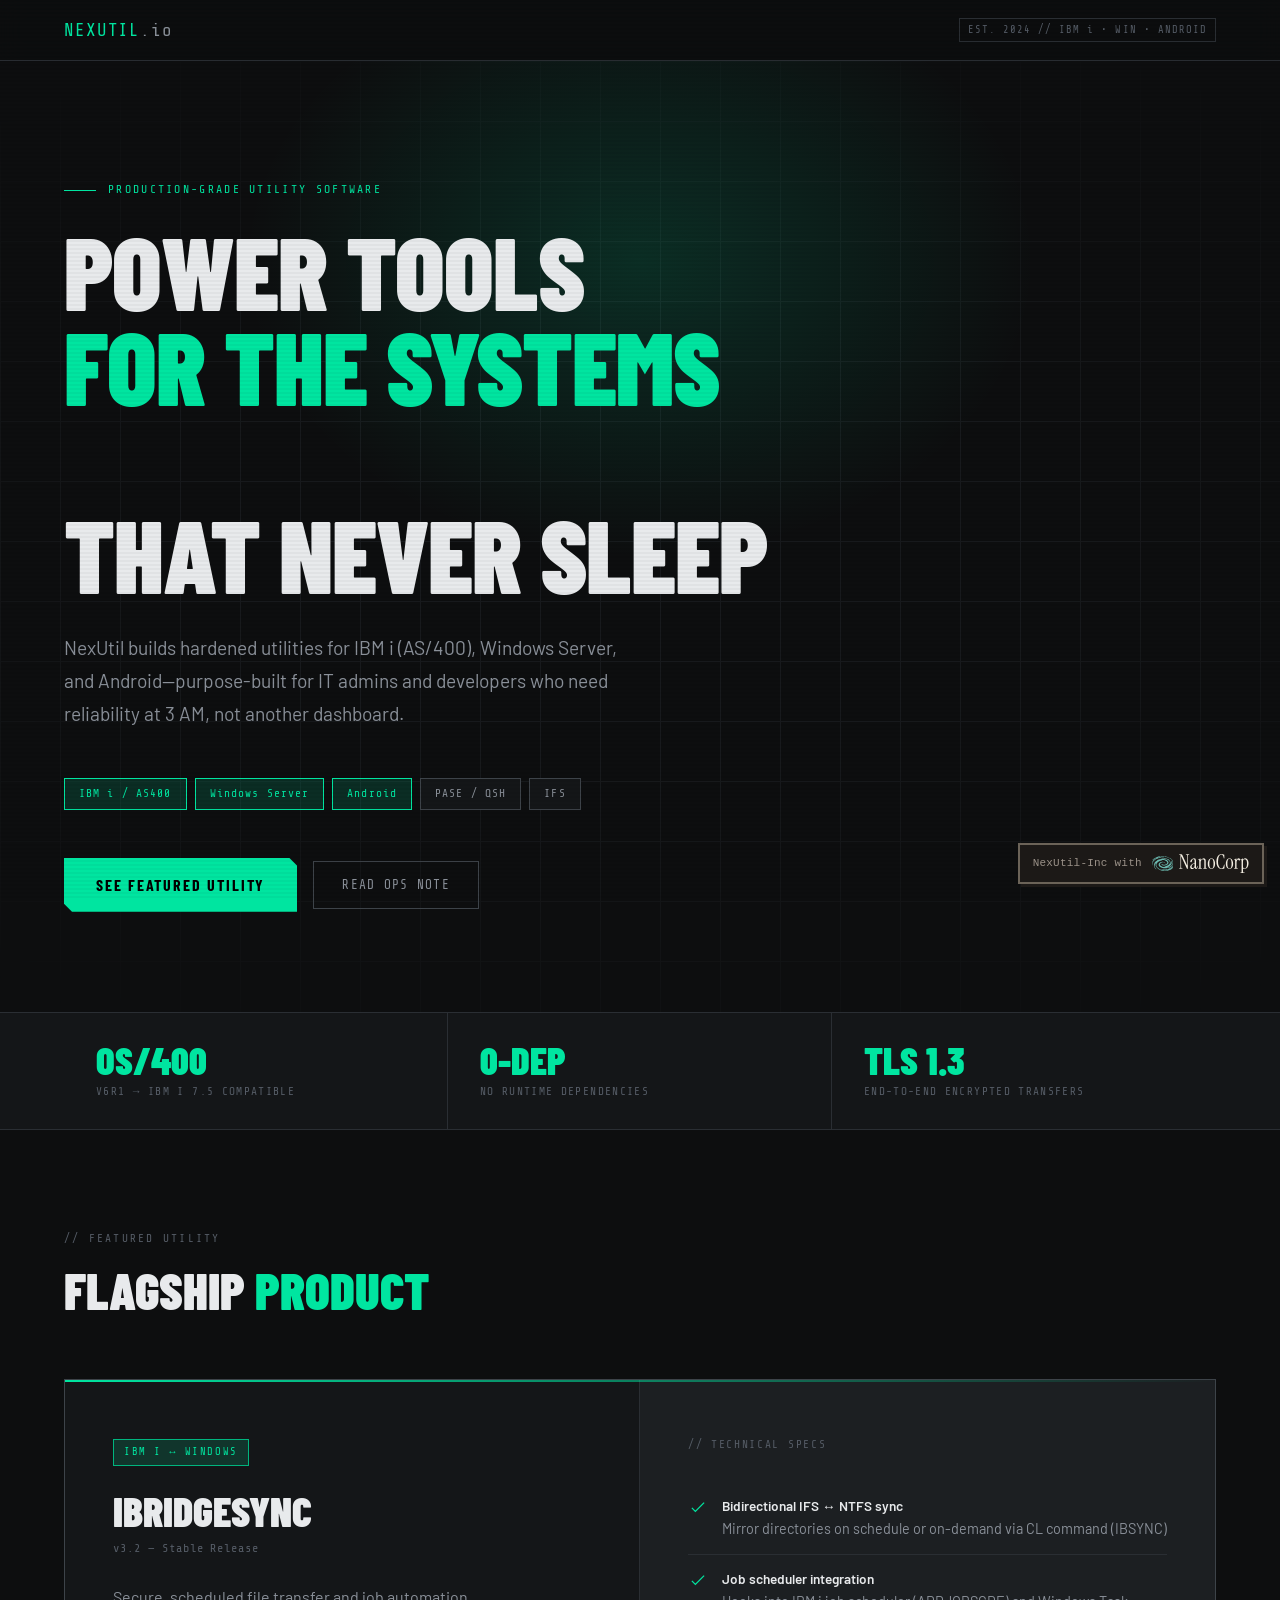
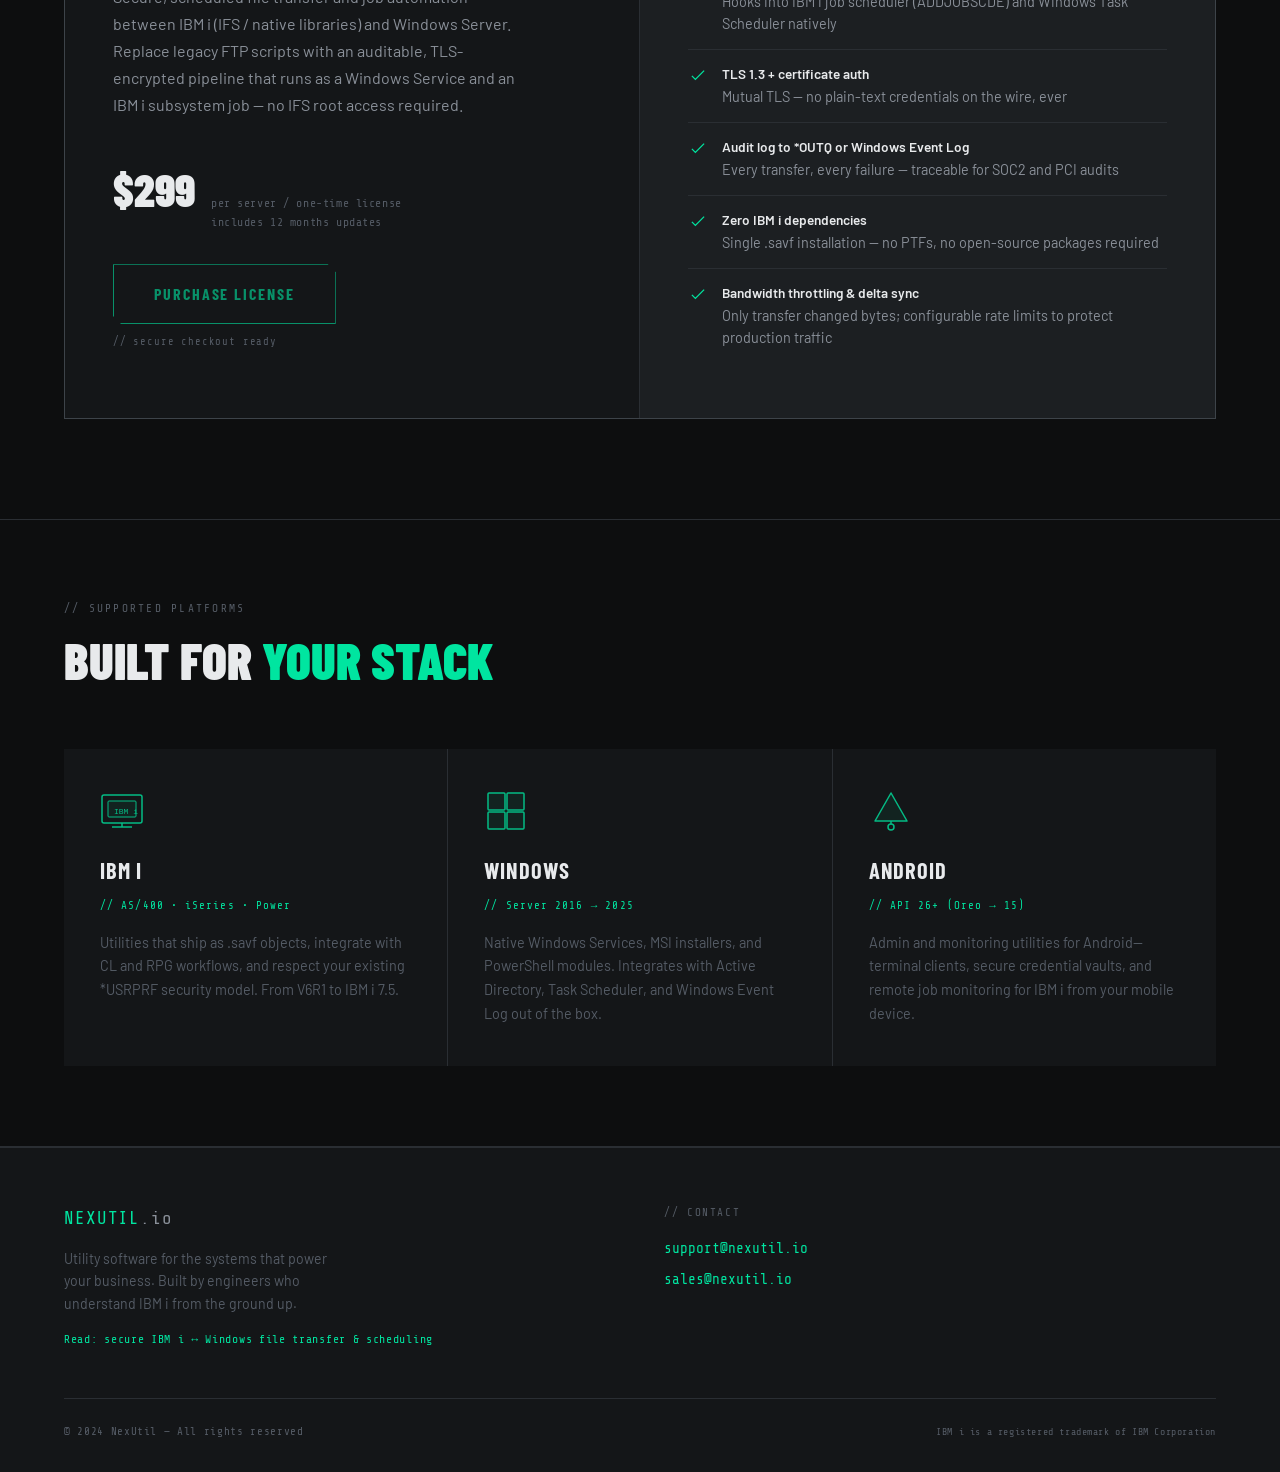
==== commit 2a05c84e: "Replace NanoCorp badge with NexUtil-Inc" ====
--- a/NexUtil — Utility Software for IBM i, Windows & Android.html
+++ b/NexUtil — Utility Software for IBM i, Windows & Android.html
@@ -1,5 +1,5 @@
 <!DOCTYPE html>
-<!-- saved from url=(0038)https://nexutil.nanocorp.app/#featured -->
+<!-- saved from url=(0038)https://nexutil.netlify.app/#featured -->
 <html lang="en">
 
 <head>
@@ -34,10 +34,34 @@
 </head>
 
 <body><!--$--><!--/$-->
+    <script>
+        function migrateNexUtilLinks() {
+            document.querySelectorAll('a[href*="nexutil.nanocorp.app"]').forEach(function (link) {
+                link.href = link.href.replace('https://nexutil.nanocorp.app', 'https://nexutil.netlify.app');
+            });
+        }
+
+        document.addEventListener('DOMContentLoaded', migrateNexUtilLinks);
+        new MutationObserver(migrateNexUtilLinks).observe(document.documentElement, { childList: true, subtree: true });
+
+        document.addEventListener('click', function (event) {
+            const link = event.target.closest('a');
+            if (!link) return;
+            if (link.href.includes('checkout.nanocorp.so')) {
+                event.preventDefault();
+                window.location.href = 'Nexutil.html';
+                return;
+            }
+            if (link.href.includes('nexutil.nanocorp.app')) {
+                event.preventDefault();
+                window.location.href = link.href.replace('https://nexutil.nanocorp.app', 'https://nexutil.netlify.app');
+            }
+        });
+    </script>
     <script src="./NexUtil — Utility Software for IBM i, Windows &amp; Android_files/25kvgcvbp6c14.js.téléchargement"
         id="_R_" async=""></script>
     <script>(self.__next_f = self.__next_f || []).push([0])</script>
-    <script>self.__next_f.push([1, "1:\"$Sreact.fragment\"\n2:I[39756,[\"/_next/static/immutable/chunks/2corl6wyj4669.js\"],\"default\"]\n3:I[37457,[\"/_next/static/immutable/chunks/2corl6wyj4669.js\"],\"default\"]\n4:I[22016,[\"/_next/static/immutable/chunks/2corl6wyj4669.js\",\"/_next/static/immutable/chunks/1kp1o4kqi1096.js\"],\"\"]\nd:I[68027,[\"/_next/static/immutable/chunks/2corl6wyj4669.js\"],\"default\",1]\n:HL[\"/_next/static/immutable/chunks/3d7xy98o96aj7.css\",\"style\"]\n:HL[\"https://fonts.googleapis.com/css2?family=Share+Tech+Mono\u0026family=Barlow+Condensed:wght@400;600;700;900\u0026family=Barlow:wght@400;500;600\u0026display=swap\",\"style\"]\n0:{\"P\":null,\"c\":[\"\",\"\"],\"q\":\"\",\"i\":false,\"f\":[[[\"\",{\"children\":[\"__PAGE__\",{},\"$undefined\",\"$undefined\",4608]},\"$undefined\",\"$undefined\",4624],[[\"$\",\"$1\",\"c\",{\"children\":[[[\"$\",\"link\",\"0\",{\"rel\":\"stylesheet\",\"href\":\"/_next/static/immutable/chunks/3d7xy98o96aj7.css\",\"precedence\":\"next\",\"crossOrigin\":\"$undefined\",\"nonce\":\"$undefined\"}],[\"$\",\"script\",\"script-0\",{\"src\":\"/_next/static/immutable/chunks/2corl6wyj4669.js\",\"async\":true,\"nonce\":\"$undefined\"}]],[\"$\",\"html\",null,{\"lang\":\"en\",\"children\":[[\"$\",\"head\",null,{\"children\":[[\"$\",\"link\",null,{\"rel\":\"preconnect\",\"href\":\"https://fonts.googleapis.com\"}],[\"$\",\"link\",null,{\"rel\":\"preconnect\",\"href\":\"https://fonts.gstatic.com\",\"crossOrigin\":\"anonymous\"}],[\"$\",\"link\",null,{\"href\":\"https://fonts.googleapis.com/css2?family=Share+Tech+Mono\u0026family=Barlow+Condensed:wght@400;600;700;900\u0026family=Barlow:wght@400;500;600\u0026display=swap\",\"rel\":\"stylesheet\"}]]}],[\"$\",\"body\",null,{\"children\":[\"$\",\"$L2\",null,{\"parallelRouterKey\":\"children\",\"error\":\"$undefined\",\"errorStyles\":\"$undefined\",\"errorScripts\":\"$undefined\",\"template\":[\"$\",\"$L3\",null,{}],\"templateStyles\":\"$undefined\",\"templateScripts\":\"$undefined\",\"notFound\":[[[\"$\",\"title\",null,{\"children\":\"404: This page could not be found.\"}],[\"$\",\"div\",null,{\"style\":{\"fontFamily\":\"system-ui,\\\"Segoe UI\\\",Roboto,Helvetica,Arial,sans-serif,\\\"Apple Color Emoji\\\",\\\"Segoe UI Emoji\\\"\",\"height\":\"100vh\",\"textAlign\":\"center\",\"display\":\"flex\",\"flexDirection\":\"column\",\"alignItems\":\"center\",\"justifyContent\":\"center\"},\"children\":[\"$\",\"div\",null,{\"children\":[[\"$\",\"style\",null,{\"dangerouslySetInnerHTML\":{\"__html\":\"body{color:#000;background:#fff;margin:0}.next-error-h1{border-right:1px solid rgba(0,0,0,.3)}@media (prefers-color-scheme:dark){body{color:#fff;background:#000}.next-error-h1{border-right:1px solid rgba(255,255,255,.3)}}\"}}],[\"$\",\"h1\",null,{\"className\":\"next-error-h1\",\"style\":{\"display\":\"inline-block\",\"margin\":\"0 20px 0 0\",\"padding\":\"0 23px 0 0\",\"fontSize\":24,\"fontWeight\":500,\"verticalAlign\":\"top\",\"lineHeight\":\"49px\"},\"children\":404}],[\"$\",\"div\",null,{\"style\":{\"display\":\"inline-block\"},\"children\":[\"$\",\"h2\",null,{\"style\":{\"fontSize\":14,\"fontWeight\":400,\"lineHeight\":\"49px\",\"margin\":0},\"children\":\"This page could not be found.\"}]}]]}]}]],[]],\"forbidden\":\"$undefined\",\"unauthorized\":\"$undefined\"}]}]]}]]}],{\"children\":[[\"$\",\"$1\",\"c\",{\"children\":[[[\"$\",\"nav\",null,{\"children\":[\"$\",\"div\",null,{\"className\":\"container\",\"children\":[\"$\",\"div\",null,{\"className\":\"nav-inner\",\"children\":[[\"$\",\"$L4\",null,{\"href\":\"/\",\"className\":\"logo\",\"children\":[\"NEXUTIL\",[\"$\",\"span\",null,{\"children\":\".io\"}]]}],[\"$\",\"span\",null,{\"className\":\"nav-badge\",\"children\":\"EST. 2024 // IBM i • WIN • ANDROID\"}]]}]}]}],[\"$\",\"section\",null,{\"className\":\"hero\",\"children\":[[\"$\",\"div\",null,{\"className\":\"hero-grid\"}],[\"$\",\"div\",null,{\"className\":\"hero-glow\"}],[\"$\",\"div\",null,{\"className\":\"container\",\"children\":[\"$\",\"div\",null,{\"className\":\"hero-content\",\"children\":[[\"$\",\"div\",null,{\"className\":\"hero-kicker\",\"children\":\"Production-grade utility software\"}],[\"$\",\"h1\",null,{\"className\":\"hero-headline\",\"children\":[\"Power Tools\",[\"$\",\"br\",null,{}],[\"$\",\"em\",null,{\"children\":\"for the Systems\"}],[\"$\",\"br\",null,{}],\"That Never Sleep\"]}],[\"$\",\"p\",null,{\"className\":\"hero-sub\",\"children\":\"NexUtil builds hardened utilities for IBM i (AS/400), Windows Server, and Android—purpose-built for IT admins and developers who need reliability at 3 AM, not another dashboard.\"}],[\"$\",\"div\",null,{\"className\":\"hero-platforms\",\"children\":[[\"$\",\"span\",null,{\"className\":\"platform-chip active\",\"children\":\"IBM i / AS400\"}],[\"$\",\"span\",null,{\"className\":\"platform-chip active\",\"children\":\"Windows Server\"}],[\"$\",\"span\",null,{\"className\":\"platform-chip active\",\"children\":\"Android\"}],[\"$\",\"span\",null,{\"className\":\"platform-chip\",\"children\":\"PASE / QSH\"}],[\"$\",\"span\",null,{\"className\":\"platform-chip\",\"children\":\"IFS\"}]]}],[\"$\",\"div\",null,{\"className\":\"hero-cta\",\"children\":[[\"$\",\"a\",null,{\"href\":\"#featured\",\"className\":\"btn-primary\",\"children\":\"See Featured Utility\"}],[\"$\",\"$L4\",null,{\"href\":\"/posts/secure-ibm-i-windows-file-transfer-scheduling\",\"className\":\"btn-secondary\",\"children\":\"Read Ops Note\"}]]}]]}]}]]}],[\"$\",\"div\",null,{\"className\":\"stats-bar\",\"children\":[\"$\",\"div\",null,{\"className\":\"container\",\"children\":[\"$\",\"div\",null,{\"className\":\"stats-inner\",\"children\":[[\"$\",\"div\",null,{\"className\":\"stat-item\",\"children\":[[\"$\",\"div\",null,{\"className\":\"stat-num\",\"children\":\"OS/400\"}],[\"$\",\"div\",null,{\"className\":\"stat-label\",\"children\":\"V6R1 → IBM i 7.5 Compatible\"}]]}],[\"$\",\"div\",null,{\"className\":\"stat-item\",\"children\":[[\"$\",\"div\",null,{\"className\":\"stat-num\",\"children\":\"0-DEP\"}],[\"$\",\"div\",null,{\"className\":\"stat-label\",\"children\":\"No runtime dependencies\"}]]}],[\"$\",\"div\",null,{\"className\":\"stat-item\",\"children\":[\"$L5\",\"$L6\"]}]]}]}]}],\"$L7\",\"$L8\",\"$L9\"],[\"$La\"],\"$Lb\"]}],{},null,false,null]},null,false,null],\"$Lc\",false]],\"m\":\"$undefined\",\"G\":[\"$d\",[\"$Le\"]],\"S\":true,\"h\":null,\"r\":\"$undefined\",\"s\":\"$undefined\",\"a\":\"$undefined\",\"l\":\"$undefined\",\"p\":\"$undefined\",\"d\":\"$undefined\"}\nf:I[97367,[\"/_next/static/immutable/chunks/2corl6wyj4669.js\"],\"OutletBoundary\"]\n10:\"$Sreact.suspense\"\n12:I[97367,[\"/_next/static/immutable/chunks/2corl6wyj4669.js\"],\"ViewportBoundary\"]\n14:I[97367,[\"/_next/static/immutable/chunks/2corl6wyj4669.js\"],\"MetadataBoundary\"]\n5:[\"$\",\"div\",null,{\"className\":\"stat-num\",\"children\":\"TLS 1.3\"}]\n6:[\"$\",\"div\",null,{\"className\":\"stat-label\",\"children\":\"End-to-end encrypted transfers\"}]\n7:[\"$\",\"section\",null,{\"className\":\"featured\",\"id\":\"featured\",\"children\":[\"$\",\"div\",null,{\"className\":\"container\",\"children\":[[\"$\",\"div\",null,{\"className\":\"section-kicker\",\"children\":\"// featured utility\"}],[\"$\",\"h2\",null,{\"className\":\"section-title\",\"children\":[\"Flagship \",[\"$\",\"span\",null,{\"children\":\"Product\"}]]}],[\"$\",\"div\",null,{\"className\":\"product-card\",\"children\":[[\"$\",\"div\",null,{\"className\":\"product-info\",\"children\":[[\"$\",\"span\",null,{\"className\":\"product-badge\",\"children\":\"IBM i ↔ Windows\"}],[\"$\",\"h3\",null,{\"className\":\"product-name\",\"children\":\"IBridgeSync\"}],[\"$\",\"div\",null,{\"className\":\"product-version\",\"children\":\"v3.2 — Stable Release\"}],[\"$\",\"p\",null,{\"className\":\"product-desc\",\"children\":\"Secure, scheduled file transfer and job automation between IBM i (IFS / native libraries) and Windows Server. Replace legacy FTP scripts with an auditable, TLS-encrypted pipeline that runs as a Windows Service and an IBM i subsystem job — no IFS root access required.\"}],[\"$\",\"div\",null,{\"className\":\"product-price-row\",\"children\":[[\"$\",\"span\",null,{\"className\":\"product-price\",\"children\":\"$$299\"}],[\"$\",\"span\",null,{\"className\":\"product-price-note\",\"children\":[\"per server / one-time license\",[\"$\",\"br\",null,{}],\"includes 12 months updates\"]}]]}],[\"$\",\"a\",null,{\"href\":\"https://checkout.nanocorp.so/c/7nHSp1NRyW5a34AN7qIg\",\"className\":\"btn-buy\",\"children\":\"Purchase License\"}],[\"$\",\"div\",null,{\"className\":\"coming-soon-note\",\"children\":\"// secure checkout ready\"}]]}],[\"$\",\"div\",null,{\"className\":\"product-specs\",\"children\":[[\"$\",\"div\",null,{\"className\":\"specs-title\",\"children\":\"// technical specs\"}],[\"$\",\"ul\",null,{\"className\":\"spec-list\",\"children\":[[\"$\",\"li\",null,{\"className\":\"spec-item\",\"children\":[[\"$\",\"span\",null,{\"className\":\"spec-icon\",\"children\":[\"$\",\"svg\",null,{\"viewBox\":\"0 0 16 16\",\"fill\":\"none\",\"stroke\":\"currentColor\",\"strokeWidth\":\"1.5\",\"children\":[\"$\",\"polyline\",null,{\"points\":\"1,9 5,13 15,3\"}]}]}],[\"$\",\"span\",null,{\"className\":\"spec-text\",\"children\":[[\"$\",\"strong\",null,{\"children\":\"Bidirectional IFS ↔ NTFS sync\"}],\"Mirror directories on schedule or on-demand via CL command (IBSYNC)\"]}]]}],[\"$\",\"li\",null,{\"className\":\"spec-item\",\"children\":[[\"$\",\"span\",null,{\"className\":\"spec-icon\",\"children\":[\"$\",\"svg\",null,{\"viewBox\":\"0 0 16 16\",\"fill\":\"none\",\"stroke\":\"currentColor\",\"strokeWidth\":\"1.5\",\"children\":[\"$\",\"polyline\",null,{\"points\":\"1,9 5,13 15,3\"}]}]}],[\"$\",\"span\",null,{\"className\":\"spec-text\",\"children\":[[\"$\",\"strong\",null,{\"children\":\"Job scheduler integration\"}],\"Hooks into IBM i job scheduler (ADDJOBSCDE) and Windows Task Scheduler natively\"]}]]}],[\"$\",\"li\",null,{\"className\":\"spec-item\",\"children\":[[\"$\",\"span\",null,{\"className\":\"spec-icon\",\"children\":[\"$\",\"svg\",null,{\"viewBox\":\"0 0 16 16\",\"fill\":\"none\",\"stroke\":\"currentColor\",\"strokeWidth\":\"1.5\",\"children\":[\"$\",\"polyline\",null,{\"points\":\"1,9 5,13 15,3\"}]}]}],[\"$\",\"span\",null,{\"className\":\"spec-text\",\"children\":[[\"$\",\"strong\",null,{\"children\":\"TLS 1.3 + certificate auth\"}],\"Mutual TLS — no plain-text credentials on the wire, ever\"]}]]}],[\"$\",\"li\",null,{\"className\":\"spec-item\",\"children\":[[\"$\",\"span\",null,{\"className\":\"spec-icon\",\"children\":[\"$\",\"svg\",null,{\"viewBox\":\"0 0 16 16\",\"fill\":\"none\",\"stroke\":\"currentColor\",\"strokeWidth\":\"1.5\",\"children\":[\"$\",\"polyline\",null,{\"points\":\"1,9 5,13 15,3\"}]}]}],[\"$\",\"span\",null,{\"className\":\"spec-text\",\"children\":[[\"$\",\"strong\",null,{\"children\":\"Audit log to *OUTQ or Windows Event Log\"}],\"Every transfer, every failure — traceable for SOC2 and PCI audits\"]}]]}],[\"$\",\"li\",null,{\"className\":\"spec-item\",\"children\":[[\"$\",\"span\",null,{\"className\":\"spec-icon\",\"children\":[\"$\",\"svg\",null,{\"viewBox\":\"0 0 16 16\",\"fill\":\"none\",\"stroke\":\"currentColor\",\"strokeWidth\":\"1.5\",\"children\":[\"$\",\"polyline\",null,{\"points\":\"1,9 5,13 15,3\"}]}]}],[\"$\",\"span\",null,{\"className\":\"spec-text\",\"children\":[[\"$\",\"strong\",null,{\"children\":\"Zero IBM i dependencies\"}],\"Single .savf installation — no PTFs, no open-source packages required\"]}]]}],[\"$\",\"li\",null,{\"className\":\"spec-item\",\"children\":[[\"$\",\"span\",null,{\"className\":\"spec-icon\",\"children\":[\"$\",\"svg\",null,{\"viewBox\":\"0 0 16 16\",\"fill\":\"none\",\"stroke\":\"currentColor\",\"strokeWidth\":\"1.5\",\"children\":[\"$\",\"polyline\",null,{\"points\":\"1,9 5,13 15,3\"}]}]}],[\"$\",\"span\",null,{\"className\":\"spec-text\",\"children\":[[\"$\",\"strong\",null,{\"children\":\"Bandwidth throttling \u0026 delta sync\"}],\"Only transfer changed bytes; configurable rate limits to protect production traffic\"]}]]}]]}]]}]]}]]}]}]\n8:[\"$\",\"section\",null,{\"className\":\"platforms\",\"id\":\"platforms\",\"children\":[\"$\",\"div\",null,{\"className\":\"container\",\"children\":[[\"$\",\"div\",null,{\"className\":\"section-kicker\",\"children\":\"// supported platforms\"}],[\"$\",\"h2\",null,{\"className\":\"section-title\",\"children\":[\"Built for \",[\"$\",\"span\",null,{\"children\":\"Your Stack\"}]]}],[\"$\",\"div\",null,{\"className\":\"platforms-grid\",\"children\":[[\"$\",\"div\",null,{\"className\":\"platform-card\",\"children\":[[\"$\",\"div\",null,{\"className\":\"platform-icon\",\"children\":[\"$\",\"svg\",null,{\"viewBox\":\"0 0 44 44\",\"fill\":\"none\",\"xmlns\":\"http://www.w3.org/2000/svg\",\"children\":[[\"$\",\"rect\",null,{\"x\":\"2\",\"y\":\"6\",\"width\":\"40\",\"height\":\"28\",\"rx\":\"2\",\"stroke\":\"#00e5a0\",\"strokeWidth\":\"1.5\",\"fill\":\"none\"}],[\"$\",\"rect\",null,{\"x\":\"8\",\"y\":\"12\",\"width\":\"28\",\"height\":\"16\",\"rx\":\"1\",\"fill\":\"#00e5a0\",\"fillOpacity\":\"0.08\",\"stroke\":\"#00e5a0\",\"strokeWidth\":\"1\"}],[\"$\",\"line\",null,{\"x1\":\"12\",\"y1\":\"38\",\"x2\":\"32\",\"y2\":\"38\",\"stroke\":\"#00e5a0\",\"strokeWidth\":\"1.5\"}],[\"$\",\"line\",null,{\"x1\":\"22\",\"y1\":\"34\",\"x2\":\"22\",\"y2\":\"38\",\"stroke\":\"#00e5a0\",\"strokeWidth\":\"1.5\"}],[\"$\",\"text\",null,{\"x\":\"14\",\"y\":\"25\",\"fontFamily\":\"monospace\",\"fontSize\":\"8\",\"fill\":\"#00e5a0\",\"children\":\"IBM i\"}]]}]}],[\"$\",\"div\",null,{\"className\":\"platform-name\",\"children\":\"IBM i\"}],[\"$\",\"div\",null,{\"className\":\"platform-sub\",\"children\":\"// AS/400 • iSeries • Power\"}],[\"$\",\"p\",null,{\"className\":\"platform-desc\",\"children\":\"Utilities that ship as .savf objects, integrate with CL and RPG workflows, and respect your existing *USRPRF security model. From V6R1 to IBM i 7.5.\"}]]}],[\"$\",\"div\",null,{\"className\":\"platform-card\",\"children\":[[\"$\",\"div\",null,{\"className\":\"platform-icon\",\"children\":[\"$\",\"svg\",null,{\"viewBox\":\"0 0 44 44\",\"fill\":\"none\",\"xmlns\":\"http://www.w3.org/2000/svg\",\"children\":[[\"$\",\"rect\",null,{\"x\":\"4\",\"y\":\"4\",\"width\":\"17\",\"height\":\"17\",\"rx\":\"1\",\"stroke\":\"#00e5a0\",\"strokeWidth\":\"1.5\",\"fill\":\"#00e5a0\",\"fillOpacity\":\"0.08\"}],[\"$\",\"rect\",null,{\"x\":\"23\",\"y\":\"4\",\"width\":\"17\",\"height\":\"17\",\"rx\":\"1\",\"stroke\":\"#00e5a0\",\"strokeWidth\":\"1.5\",\"fill\":\"#00e5a0\",\"fillOpacity\":\"0.08\"}],[\"$\",\"rect\",null,{\"x\":\"4\",\"y\":\"23\",\"width\":\"17\",\"height\":\"17\",\"rx\":\"1\",\"stroke\":\"#00e5a0\",\"strokeWidth\":\"1.5\",\"fill\":\"#00e5a0\",\"fillOpacity\":\"0.08\"}],[\"$\",\"rect\",null,{\"x\":\"23\",\"y\":\"23\",\"width\":\"17\",\"height\":\"17\",\"rx\":\"1\",\"stroke\":\"#00e5a0\",\"strokeWidth\":\"1.5\",\"fill\":\"#00e5a0\",\"fillOpacity\":\"0.08\"}]]}]}],[\"$\",\"div\",null,{\"className\":\"platform-name\",\"children\":\"Windows\"}],[\"$\",\"div\",null,{\"className\":\"platform-sub\",\"children\":\"// Server 2016 → 2025\"}],[\"$\",\"p\",null,{\"className\":\"platform-desc\",\"children\":\"Native Windows Services, MSI installers, and PowerShell modules. Integrates with Active Directory, Task Scheduler, and Windows Event Log out of the box.\"}]]}],[\"$\",\"div\",null,{\"className\":\"platform-card\",\"children\":[[\"$\",\"div\",null,{\"className\":\"platform-icon\",\"children\":[\"$\",\"svg\",null,{\"viewBox\":\"0 0 44 44\",\"fill\":\"none\",\"xmlns\":\"http://www.w3.org/2000/svg\",\"children\":[[\"$\",\"path\",null,{\"d\":\"M22 4 L38 32 H6 Z\",\"stroke\":\"#00e5a0\",\"strokeWidth\":\"1.5\",\"fill\":\"#00e5a0\",\"fillOpacity\":\"0.08\",\"strokeLinejoin\":\"round\"}],[\"$\",\"circle\",null,{\"cx\":\"22\",\"cy\":\"38\",\"r\":\"3\",\"stroke\":\"#00e5a0\",\"strokeWidth\":\"1.5\",\"fill\":\"none\"}],[\"$\",\"line\",null,{\"x1\":\"22\",\"y1\":\"35\",\"x2\":\"22\",\"y2\":\"32\",\"stroke\":\"#00e5a0\",\"strokeWidth\":\"1.5\"}]]}]}],[\"$\",\"div\",null,{\"className\":\"platform-name\",\"children\":\"Android\"}],[\"$\",\"div\",null,{\"className\":\"platform-sub\",\"children\":\"// API 26+ (Oreo → 15)\"}],[\"$\",\"p\",null,{\"className\":\"platform-desc\",\"children\":\"Admin and monitoring utilities for Android—terminal clients, secure credential vaults, and remote job monitoring for IBM i from your mobile device.\"}]]}]]}]]}]}]\n9:[\"$\",\"footer\",null,{\"children\":[\"$\",\"div\",null,{\"className\":\"container\",\"children\":[[\"$\",\"div\",null,{\"className\":\"footer-inner\",\"children\":[[\"$\",\"div\",null,{\"className\":\"footer-brand\",\"children\":[[\"$\",\"$L4\",null,{\"href\":\"/\",\"className\":\"logo\",\"children\":[\"NEXUTIL\",[\"$\",\"span\",null,{\"children\":\".io\"}]]}],[\"$\",\"p\",null,{\"className\":\"footer-tagline\",\"children\":\"Utility software for the systems that power your business. Built by engineers who understand IBM i from the ground up.\"}],[\"$\",\"$L4\",null,{\"href\":\"/posts/secure-ibm-i-windows-file-transfer-scheduling\",\"className\":\"footer-post-link\",\"children\":\"Read: secure IBM i ↔ Windows file transfer \u0026 scheduling\"}]]}],[\"$\",\"div\",null,{\"children\":[[\"$\",\"div\",null,{\"className\":\"footer-contact-title\",\"children\":\"// contact\"}],[\"$\",\"div\",null,{\"className\":\"footer-contact\",\"children\":[[\"$\",\"a\",null,{\"href\":\"mailto:support@nexutil.io\",\"children\":\"support@nexutil.io\"}],[\"$\",\"a\",null,{\"href\":\"mailto:sales@nexutil.io\",\"children\":\"sales@nexutil.io\"}]]}]]}]]}],[\"$\",\"div\",null,{\"className\":\"footer-bottom\",\"children\":[[\"$\",\"span\",null,{\"className\":\"footer-copy\",\"children\":\"© 2024 NexUtil — All rights reserved\"}],[\"$\",\"span\",null,{\"className\":\"footer-copy\",\"style\":{\"fontFamily\":\"var(--mono)\",\"fontSize\":\"0.62rem\",\"color\":\"var(--text-muted)\"},\"children\":\"IBM i is a registered trademark of IBM Corporation\"}]]}]]}]}]\na:[\"$\",\"script\",\"script-0\",{\"src\":\"/_next/static/immutable/chunks/1kp1o4kqi1096.js\",\"async\":true,\"nonce\":\"$undefined\"}]\nb:[\"$\",\"$Lf\",null,{\"children\":[\"$\",\"$10\",null,{\"name\":\"Next.MetadataOutlet\",\"children\":\"$@11\"}]}]\nc:[\"$\",\"$1\",\"h\",{\"children\":[null,[\"$\",\"$L12\",null,{\"children\":\"$L13\"}],[\"$\",\"div\",null,{\"hidden\":true,\"children\":[\"$\",\"$L14\",null,{\"children\":[\"$\",\"$10\",null,{\"name\":\"Next.Metadata\",\"children\":\"$L15\"}]}]}],null]}]\ne:[\"$\",\"link\",\"0\",{\"rel\":\"stylesheet\",\"href\":\"/_next/static/immutable/chunks/3d7xy98o96aj7.css\",\"precedence\":\"next\",\"crossOrigin\":\"$undefined\",\"nonce\":\"$undefined\"}]\n13:[[\"$\",\"meta\",\"0\",{\"charSet\":\"utf-8\"}],[\"$\",\"meta\",\"1\",{\"name\":\"viewport\",\"content\":\"width=device-width, initial-scale=1\"}]]\n11:null\n15:[[\"$\",\"title\",\"0\",{\"children\":\"NexUtil — Utility Software for IBM i, Windows \u0026 Android\"}],[\"$\",\"meta\",\"1\",{\"name\":\"description\",\"content\":\"Production-grade utility software for IBM i (AS/400), Windows, and Android. Trusted by IT admins and developers who can't afford downtime.\"}]]\n"])</script>
+    <script>self.__next_f.push([1, "1:\"$Sreact.fragment\"\n2:I[39756,[\"/_next/static/immutable/chunks/2corl6wyj4669.js\"],\"default\"]\n3:I[37457,[\"/_next/static/immutable/chunks/2corl6wyj4669.js\"],\"default\"]\n4:I[22016,[\"/_next/static/immutable/chunks/2corl6wyj4669.js\",\"/_next/static/immutable/chunks/1kp1o4kqi1096.js\"],\"\"]\nd:I[68027,[\"/_next/static/immutable/chunks/2corl6wyj4669.js\"],\"default\",1]\n:HL[\"/_next/static/immutable/chunks/3d7xy98o96aj7.css\",\"style\"]\n:HL[\"https://fonts.googleapis.com/css2?family=Share+Tech+Mono\u0026family=Barlow+Condensed:wght@400;600;700;900\u0026family=Barlow:wght@400;500;600\u0026display=swap\",\"style\"]\n0:{\"P\":null,\"c\":[\"\",\"\"],\"q\":\"\",\"i\":false,\"f\":[[[\"\",{\"children\":[\"__PAGE__\",{},\"$undefined\",\"$undefined\",4608]},\"$undefined\",\"$undefined\",4624],[[\"$\",\"$1\",\"c\",{\"children\":[[[\"$\",\"link\",\"0\",{\"rel\":\"stylesheet\",\"href\":\"/_next/static/immutable/chunks/3d7xy98o96aj7.css\",\"precedence\":\"next\",\"crossOrigin\":\"$undefined\",\"nonce\":\"$undefined\"}],[\"$\",\"script\",\"script-0\",{\"src\":\"/_next/static/immutable/chunks/2corl6wyj4669.js\",\"async\":true,\"nonce\":\"$undefined\"}]],[\"$\",\"html\",null,{\"lang\":\"en\",\"children\":[[\"$\",\"head\",null,{\"children\":[[\"$\",\"link\",null,{\"rel\":\"preconnect\",\"href\":\"https://fonts.googleapis.com\"}],[\"$\",\"link\",null,{\"rel\":\"preconnect\",\"href\":\"https://fonts.gstatic.com\",\"crossOrigin\":\"anonymous\"}],[\"$\",\"link\",null,{\"href\":\"https://fonts.googleapis.com/css2?family=Share+Tech+Mono\u0026family=Barlow+Condensed:wght@400;600;700;900\u0026family=Barlow:wght@400;500;600\u0026display=swap\",\"rel\":\"stylesheet\"}]]}],[\"$\",\"body\",null,{\"children\":[\"$\",\"$L2\",null,{\"parallelRouterKey\":\"children\",\"error\":\"$undefined\",\"errorStyles\":\"$undefined\",\"errorScripts\":\"$undefined\",\"template\":[\"$\",\"$L3\",null,{}],\"templateStyles\":\"$undefined\",\"templateScripts\":\"$undefined\",\"notFound\":[[[\"$\",\"title\",null,{\"children\":\"404: This page could not be found.\"}],[\"$\",\"div\",null,{\"style\":{\"fontFamily\":\"system-ui,\\\"Segoe UI\\\",Roboto,Helvetica,Arial,sans-serif,\\\"Apple Color Emoji\\\",\\\"Segoe UI Emoji\\\"\",\"height\":\"100vh\",\"textAlign\":\"center\",\"display\":\"flex\",\"flexDirection\":\"column\",\"alignItems\":\"center\",\"justifyContent\":\"center\"},\"children\":[\"$\",\"div\",null,{\"children\":[[\"$\",\"style\",null,{\"dangerouslySetInnerHTML\":{\"__html\":\"body{color:#000;background:#fff;margin:0}.next-error-h1{border-right:1px solid rgba(0,0,0,.3)}@media (prefers-color-scheme:dark){body{color:#fff;background:#000}.next-error-h1{border-right:1px solid rgba(255,255,255,.3)}}\"}}],[\"$\",\"h1\",null,{\"className\":\"next-error-h1\",\"style\":{\"display\":\"inline-block\",\"margin\":\"0 20px 0 0\",\"padding\":\"0 23px 0 0\",\"fontSize\":24,\"fontWeight\":500,\"verticalAlign\":\"top\",\"lineHeight\":\"49px\"},\"children\":404}],[\"$\",\"div\",null,{\"style\":{\"display\":\"inline-block\"},\"children\":[\"$\",\"h2\",null,{\"style\":{\"fontSize\":14,\"fontWeight\":400,\"lineHeight\":\"49px\",\"margin\":0},\"children\":\"This page could not be found.\"}]}]]}]}]],[]],\"forbidden\":\"$undefined\",\"unauthorized\":\"$undefined\"}]}]]}]]}],{\"children\":[[\"$\",\"$1\",\"c\",{\"children\":[[[\"$\",\"nav\",null,{\"children\":[\"$\",\"div\",null,{\"className\":\"container\",\"children\":[\"$\",\"div\",null,{\"className\":\"nav-inner\",\"children\":[[\"$\",\"$L4\",null,{\"href\":\"/\",\"className\":\"logo\",\"children\":[\"NEXUTIL\",[\"$\",\"span\",null,{\"children\":\".io\"}]]}],[\"$\",\"span\",null,{\"className\":\"nav-badge\",\"children\":\"EST. 2024 // IBM i • WIN • ANDROID\"}]]}]}]}],[\"$\",\"section\",null,{\"className\":\"hero\",\"children\":[[\"$\",\"div\",null,{\"className\":\"hero-grid\"}],[\"$\",\"div\",null,{\"className\":\"hero-glow\"}],[\"$\",\"div\",null,{\"className\":\"container\",\"children\":[\"$\",\"div\",null,{\"className\":\"hero-content\",\"children\":[[\"$\",\"div\",null,{\"className\":\"hero-kicker\",\"children\":\"Production-grade utility software\"}],[\"$\",\"h1\",null,{\"className\":\"hero-headline\",\"children\":[\"Power Tools\",[\"$\",\"br\",null,{}],[\"$\",\"em\",null,{\"children\":\"for the Systems\"}],[\"$\",\"br\",null,{}],\"That Never Sleep\"]}],[\"$\",\"p\",null,{\"className\":\"hero-sub\",\"children\":\"NexUtil builds hardened utilities for IBM i (AS/400), Windows Server, and Android—purpose-built for IT admins and developers who need reliability at 3 AM, not another dashboard.\"}],[\"$\",\"div\",null,{\"className\":\"hero-platforms\",\"children\":[[\"$\",\"span\",null,{\"className\":\"platform-chip active\",\"children\":\"IBM i / AS400\"}],[\"$\",\"span\",null,{\"className\":\"platform-chip active\",\"children\":\"Windows Server\"}],[\"$\",\"span\",null,{\"className\":\"platform-chip active\",\"children\":\"Android\"}],[\"$\",\"span\",null,{\"className\":\"platform-chip\",\"children\":\"PASE / QSH\"}],[\"$\",\"span\",null,{\"className\":\"platform-chip\",\"children\":\"IFS\"}]]}],[\"$\",\"div\",null,{\"className\":\"hero-cta\",\"children\":[[\"$\",\"a\",null,{\"href\":\"#featured\",\"className\":\"btn-primary\",\"children\":\"See Featured Utility\"}],[\"$\",\"$L4\",null,{\"href\":\"./Secure%20IBM%20i%20to%20Windows%20File%20Transfer%20and%20Scheduling%20_%20NexUtil.html\",\"className\":\"btn-secondary\",\"children\":\"Read Ops Note\"}]]}]]}]}]]}],[\"$\",\"div\",null,{\"className\":\"stats-bar\",\"children\":[\"$\",\"div\",null,{\"className\":\"container\",\"children\":[\"$\",\"div\",null,{\"className\":\"stats-inner\",\"children\":[[\"$\",\"div\",null,{\"className\":\"stat-item\",\"children\":[[\"$\",\"div\",null,{\"className\":\"stat-num\",\"children\":\"OS/400\"}],[\"$\",\"div\",null,{\"className\":\"stat-label\",\"children\":\"V6R1 → IBM i 7.5 Compatible\"}]]}],[\"$\",\"div\",null,{\"className\":\"stat-item\",\"children\":[[\"$\",\"div\",null,{\"className\":\"stat-num\",\"children\":\"0-DEP\"}],[\"$\",\"div\",null,{\"className\":\"stat-label\",\"children\":\"No runtime dependencies\"}]]}],[\"$\",\"div\",null,{\"className\":\"stat-item\",\"children\":[\"$L5\",\"$L6\"]}]]}]}]}],\"$L7\",\"$L8\",\"$L9\"],[\"$La\"],\"$Lb\"]}],{},null,false,null]},null,false,null],\"$Lc\",false]],\"m\":\"$undefined\",\"G\":[\"$d\",[\"$Le\"]],\"S\":true,\"h\":null,\"r\":\"$undefined\",\"s\":\"$undefined\",\"a\":\"$undefined\",\"l\":\"$undefined\",\"p\":\"$undefined\",\"d\":\"$undefined\"}\nf:I[97367,[\"/_next/static/immutable/chunks/2corl6wyj4669.js\"],\"OutletBoundary\"]\n10:\"$Sreact.suspense\"\n12:I[97367,[\"/_next/static/immutable/chunks/2corl6wyj4669.js\"],\"ViewportBoundary\"]\n14:I[97367,[\"/_next/static/immutable/chunks/2corl6wyj4669.js\"],\"MetadataBoundary\"]\n5:[\"$\",\"div\",null,{\"className\":\"stat-num\",\"children\":\"TLS 1.3\"}]\n6:[\"$\",\"div\",null,{\"className\":\"stat-label\",\"children\":\"End-to-end encrypted transfers\"}]\n7:[\"$\",\"section\",null,{\"className\":\"featured\",\"id\":\"featured\",\"children\":[\"$\",\"div\",null,{\"className\":\"container\",\"children\":[[\"$\",\"div\",null,{\"className\":\"section-kicker\",\"children\":\"// featured utility\"}],[\"$\",\"h2\",null,{\"className\":\"section-title\",\"children\":[\"Flagship \",[\"$\",\"span\",null,{\"children\":\"Product\"}]]}],[\"$\",\"div\",null,{\"className\":\"product-card\",\"children\":[[\"$\",\"div\",null,{\"className\":\"product-info\",\"children\":[[\"$\",\"span\",null,{\"className\":\"product-badge\",\"children\":\"IBM i ↔ Windows\"}],[\"$\",\"h3\",null,{\"className\":\"product-name\",\"children\":\"IBridgeSync\"}],[\"$\",\"div\",null,{\"className\":\"product-version\",\"children\":\"v3.2 — Stable Release\"}],[\"$\",\"p\",null,{\"className\":\"product-desc\",\"children\":\"Secure, scheduled file transfer and job automation between IBM i (IFS / native libraries) and Windows Server. Replace legacy FTP scripts with an auditable, TLS-encrypted pipeline that runs as a Windows Service and an IBM i subsystem job — no IFS root access required.\"}],[\"$\",\"div\",null,{\"className\":\"product-price-row\",\"children\":[[\"$\",\"span\",null,{\"className\":\"product-price\",\"children\":\"$$299\"}],[\"$\",\"span\",null,{\"className\":\"product-price-note\",\"children\":[\"per server / one-time license\",[\"$\",\"br\",null,{}],\"includes 12 months updates\"]}]]}],[\"$\",\"a\",null,{\"href\":\"https://checkout.nanocorp.so/c/7nHSp1NRyW5a34AN7qIg\",\"className\":\"btn-buy\",\"children\":\"Purchase License\"}],[\"$\",\"div\",null,{\"className\":\"coming-soon-note\",\"children\":\"// secure checkout ready\"}]]}],[\"$\",\"div\",null,{\"className\":\"product-specs\",\"children\":[[\"$\",\"div\",null,{\"className\":\"specs-title\",\"children\":\"// technical specs\"}],[\"$\",\"ul\",null,{\"className\":\"spec-list\",\"children\":[[\"$\",\"li\",null,{\"className\":\"spec-item\",\"children\":[[\"$\",\"span\",null,{\"className\":\"spec-icon\",\"children\":[\"$\",\"svg\",null,{\"viewBox\":\"0 0 16 16\",\"fill\":\"none\",\"stroke\":\"currentColor\",\"strokeWidth\":\"1.5\",\"children\":[\"$\",\"polyline\",null,{\"points\":\"1,9 5,13 15,3\"}]}]}],[\"$\",\"span\",null,{\"className\":\"spec-text\",\"children\":[[\"$\",\"strong\",null,{\"children\":\"Bidirectional IFS ↔ NTFS sync\"}],\"Mirror directories on schedule or on-demand via CL command (IBSYNC)\"]}]]}],[\"$\",\"li\",null,{\"className\":\"spec-item\",\"children\":[[\"$\",\"span\",null,{\"className\":\"spec-icon\",\"children\":[\"$\",\"svg\",null,{\"viewBox\":\"0 0 16 16\",\"fill\":\"none\",\"stroke\":\"currentColor\",\"strokeWidth\":\"1.5\",\"children\":[\"$\",\"polyline\",null,{\"points\":\"1,9 5,13 15,3\"}]}]}],[\"$\",\"span\",null,{\"className\":\"spec-text\",\"children\":[[\"$\",\"strong\",null,{\"children\":\"Job scheduler integration\"}],\"Hooks into IBM i job scheduler (ADDJOBSCDE) and Windows Task Scheduler natively\"]}]]}],[\"$\",\"li\",null,{\"className\":\"spec-item\",\"children\":[[\"$\",\"span\",null,{\"className\":\"spec-icon\",\"children\":[\"$\",\"svg\",null,{\"viewBox\":\"0 0 16 16\",\"fill\":\"none\",\"stroke\":\"currentColor\",\"strokeWidth\":\"1.5\",\"children\":[\"$\",\"polyline\",null,{\"points\":\"1,9 5,13 15,3\"}]}]}],[\"$\",\"span\",null,{\"className\":\"spec-text\",\"children\":[[\"$\",\"strong\",null,{\"children\":\"TLS 1.3 + certificate auth\"}],\"Mutual TLS — no plain-text credentials on the wire, ever\"]}]]}],[\"$\",\"li\",null,{\"className\":\"spec-item\",\"children\":[[\"$\",\"span\",null,{\"className\":\"spec-icon\",\"children\":[\"$\",\"svg\",null,{\"viewBox\":\"0 0 16 16\",\"fill\":\"none\",\"stroke\":\"currentColor\",\"strokeWidth\":\"1.5\",\"children\":[\"$\",\"polyline\",null,{\"points\":\"1,9 5,13 15,3\"}]}]}],[\"$\",\"span\",null,{\"className\":\"spec-text\",\"children\":[[\"$\",\"strong\",null,{\"children\":\"Audit log to *OUTQ or Windows Event Log\"}],\"Every transfer, every failure — traceable for SOC2 and PCI audits\"]}]]}],[\"$\",\"li\",null,{\"className\":\"spec-item\",\"children\":[[\"$\",\"span\",null,{\"className\":\"spec-icon\",\"children\":[\"$\",\"svg\",null,{\"viewBox\":\"0 0 16 16\",\"fill\":\"none\",\"stroke\":\"currentColor\",\"strokeWidth\":\"1.5\",\"children\":[\"$\",\"polyline\",null,{\"points\":\"1,9 5,13 15,3\"}]}]}],[\"$\",\"span\",null,{\"className\":\"spec-text\",\"children\":[[\"$\",\"strong\",null,{\"children\":\"Zero IBM i dependencies\"}],\"Single .savf installation — no PTFs, no open-source packages required\"]}]]}],[\"$\",\"li\",null,{\"className\":\"spec-item\",\"children\":[[\"$\",\"span\",null,{\"className\":\"spec-icon\",\"children\":[\"$\",\"svg\",null,{\"viewBox\":\"0 0 16 16\",\"fill\":\"none\",\"stroke\":\"currentColor\",\"strokeWidth\":\"1.5\",\"children\":[\"$\",\"polyline\",null,{\"points\":\"1,9 5,13 15,3\"}]}]}],[\"$\",\"span\",null,{\"className\":\"spec-text\",\"children\":[[\"$\",\"strong\",null,{\"children\":\"Bandwidth throttling \u0026 delta sync\"}],\"Only transfer changed bytes; configurable rate limits to protect production traffic\"]}]]}]]}]]}]]}]]}]}]\n8:[\"$\",\"section\",null,{\"className\":\"platforms\",\"id\":\"platforms\",\"children\":[\"$\",\"div\",null,{\"className\":\"container\",\"children\":[[\"$\",\"div\",null,{\"className\":\"section-kicker\",\"children\":\"// supported platforms\"}],[\"$\",\"h2\",null,{\"className\":\"section-title\",\"children\":[\"Built for \",[\"$\",\"span\",null,{\"children\":\"Your Stack\"}]]}],[\"$\",\"div\",null,{\"className\":\"platforms-grid\",\"children\":[[\"$\",\"div\",null,{\"className\":\"platform-card\",\"children\":[[\"$\",\"div\",null,{\"className\":\"platform-icon\",\"children\":[\"$\",\"svg\",null,{\"viewBox\":\"0 0 44 44\",\"fill\":\"none\",\"xmlns\":\"http://www.w3.org/2000/svg\",\"children\":[[\"$\",\"rect\",null,{\"x\":\"2\",\"y\":\"6\",\"width\":\"40\",\"height\":\"28\",\"rx\":\"2\",\"stroke\":\"#00e5a0\",\"strokeWidth\":\"1.5\",\"fill\":\"none\"}],[\"$\",\"rect\",null,{\"x\":\"8\",\"y\":\"12\",\"width\":\"28\",\"height\":\"16\",\"rx\":\"1\",\"fill\":\"#00e5a0\",\"fillOpacity\":\"0.08\",\"stroke\":\"#00e5a0\",\"strokeWidth\":\"1\"}],[\"$\",\"line\",null,{\"x1\":\"12\",\"y1\":\"38\",\"x2\":\"32\",\"y2\":\"38\",\"stroke\":\"#00e5a0\",\"strokeWidth\":\"1.5\"}],[\"$\",\"line\",null,{\"x1\":\"22\",\"y1\":\"34\",\"x2\":\"22\",\"y2\":\"38\",\"stroke\":\"#00e5a0\",\"strokeWidth\":\"1.5\"}],[\"$\",\"text\",null,{\"x\":\"14\",\"y\":\"25\",\"fontFamily\":\"monospace\",\"fontSize\":\"8\",\"fill\":\"#00e5a0\",\"children\":\"IBM i\"}]]}]}],[\"$\",\"div\",null,{\"className\":\"platform-name\",\"children\":\"IBM i\"}],[\"$\",\"div\",null,{\"className\":\"platform-sub\",\"children\":\"// AS/400 • iSeries • Power\"}],[\"$\",\"p\",null,{\"className\":\"platform-desc\",\"children\":\"Utilities that ship as .savf objects, integrate with CL and RPG workflows, and respect your existing *USRPRF security model. From V6R1 to IBM i 7.5.\"}]]}],[\"$\",\"div\",null,{\"className\":\"platform-card\",\"children\":[[\"$\",\"div\",null,{\"className\":\"platform-icon\",\"children\":[\"$\",\"svg\",null,{\"viewBox\":\"0 0 44 44\",\"fill\":\"none\",\"xmlns\":\"http://www.w3.org/2000/svg\",\"children\":[[\"$\",\"rect\",null,{\"x\":\"4\",\"y\":\"4\",\"width\":\"17\",\"height\":\"17\",\"rx\":\"1\",\"stroke\":\"#00e5a0\",\"strokeWidth\":\"1.5\",\"fill\":\"#00e5a0\",\"fillOpacity\":\"0.08\"}],[\"$\",\"rect\",null,{\"x\":\"23\",\"y\":\"4\",\"width\":\"17\",\"height\":\"17\",\"rx\":\"1\",\"stroke\":\"#00e5a0\",\"strokeWidth\":\"1.5\",\"fill\":\"#00e5a0\",\"fillOpacity\":\"0.08\"}],[\"$\",\"rect\",null,{\"x\":\"4\",\"y\":\"23\",\"width\":\"17\",\"height\":\"17\",\"rx\":\"1\",\"stroke\":\"#00e5a0\",\"strokeWidth\":\"1.5\",\"fill\":\"#00e5a0\",\"fillOpacity\":\"0.08\"}],[\"$\",\"rect\",null,{\"x\":\"23\",\"y\":\"23\",\"width\":\"17\",\"height\":\"17\",\"rx\":\"1\",\"stroke\":\"#00e5a0\",\"strokeWidth\":\"1.5\",\"fill\":\"#00e5a0\",\"fillOpacity\":\"0.08\"}]]}]}],[\"$\",\"div\",null,{\"className\":\"platform-name\",\"children\":\"Windows\"}],[\"$\",\"div\",null,{\"className\":\"platform-sub\",\"children\":\"// Server 2016 → 2025\"}],[\"$\",\"p\",null,{\"className\":\"platform-desc\",\"children\":\"Native Windows Services, MSI installers, and PowerShell modules. Integrates with Active Directory, Task Scheduler, and Windows Event Log out of the box.\"}]]}],[\"$\",\"div\",null,{\"className\":\"platform-card\",\"children\":[[\"$\",\"div\",null,{\"className\":\"platform-icon\",\"children\":[\"$\",\"svg\",null,{\"viewBox\":\"0 0 44 44\",\"fill\":\"none\",\"xmlns\":\"http://www.w3.org/2000/svg\",\"children\":[[\"$\",\"path\",null,{\"d\":\"M22 4 L38 32 H6 Z\",\"stroke\":\"#00e5a0\",\"strokeWidth\":\"1.5\",\"fill\":\"#00e5a0\",\"fillOpacity\":\"0.08\",\"strokeLinejoin\":\"round\"}],[\"$\",\"circle\",null,{\"cx\":\"22\",\"cy\":\"38\",\"r\":\"3\",\"stroke\":\"#00e5a0\",\"strokeWidth\":\"1.5\",\"fill\":\"none\"}],[\"$\",\"line\",null,{\"x1\":\"22\",\"y1\":\"35\",\"x2\":\"22\",\"y2\":\"32\",\"stroke\":\"#00e5a0\",\"strokeWidth\":\"1.5\"}]]}]}],[\"$\",\"div\",null,{\"className\":\"platform-name\",\"children\":\"Android\"}],[\"$\",\"div\",null,{\"className\":\"platform-sub\",\"children\":\"// API 26+ (Oreo → 15)\"}],[\"$\",\"p\",null,{\"className\":\"platform-desc\",\"children\":\"Admin and monitoring utilities for Android—terminal clients, secure credential vaults, and remote job monitoring for IBM i from your mobile device.\"}]]}]]}]]}]}]\n9:[\"$\",\"footer\",null,{\"children\":[\"$\",\"div\",null,{\"className\":\"container\",\"children\":[[\"$\",\"div\",null,{\"className\":\"footer-inner\",\"children\":[[\"$\",\"div\",null,{\"className\":\"footer-brand\",\"children\":[[\"$\",\"$L4\",null,{\"href\":\"/\",\"className\":\"logo\",\"children\":[\"NEXUTIL\",[\"$\",\"span\",null,{\"children\":\".io\"}]]}],[\"$\",\"p\",null,{\"className\":\"footer-tagline\",\"children\":\"Utility software for the systems that power your business. Built by engineers who understand IBM i from the ground up.\"}],[\"$\",\"$L4\",null,{\"href\":\"./Secure%20IBM%20i%20to%20Windows%20File%20Transfer%20and%20Scheduling%20_%20NexUtil.html\",\"className\":\"footer-post-link\",\"children\":\"Read: secure IBM i ↔ Windows file transfer \u0026 scheduling\"}]]}],[\"$\",\"div\",null,{\"children\":[[\"$\",\"div\",null,{\"className\":\"footer-contact-title\",\"children\":\"// contact\"}],[\"$\",\"div\",null,{\"className\":\"footer-contact\",\"children\":[[\"$\",\"a\",null,{\"href\":\"mailto:support@nexutil.io\",\"children\":\"support@nexutil.io\"}],[\"$\",\"a\",null,{\"href\":\"mailto:sales@nexutil.io\",\"children\":\"sales@nexutil.io\"}]]}]]}]]}],[\"$\",\"div\",null,{\"className\":\"footer-bottom\",\"children\":[[\"$\",\"span\",null,{\"className\":\"footer-copy\",\"children\":\"© 2024 NexUtil — All rights reserved\"}],[\"$\",\"span\",null,{\"className\":\"footer-copy\",\"style\":{\"fontFamily\":\"var(--mono)\",\"fontSize\":\"0.62rem\",\"color\":\"var(--text-muted)\"},\"children\":\"IBM i is a registered trademark of IBM Corporation\"}]]}]]}]}]\na:[\"$\",\"script\",\"script-0\",{\"src\":\"/_next/static/immutable/chunks/1kp1o4kqi1096.js\",\"async\":true,\"nonce\":\"$undefined\"}]\nb:[\"$\",\"$Lf\",null,{\"children\":[\"$\",\"$10\",null,{\"name\":\"Next.MetadataOutlet\",\"children\":\"$@11\"}]}]\nc:[\"$\",\"$1\",\"h\",{\"children\":[null,[\"$\",\"$L12\",null,{\"children\":\"$L13\"}],[\"$\",\"div\",null,{\"hidden\":true,\"children\":[\"$\",\"$L14\",null,{\"children\":[\"$\",\"$10\",null,{\"name\":\"Next.Metadata\",\"children\":\"$L15\"}]}]}],null]}]\ne:[\"$\",\"link\",\"0\",{\"rel\":\"stylesheet\",\"href\":\"/_next/static/immutable/chunks/3d7xy98o96aj7.css\",\"precedence\":\"next\",\"crossOrigin\":\"$undefined\",\"nonce\":\"$undefined\"}]\n13:[[\"$\",\"meta\",\"0\",{\"charSet\":\"utf-8\"}],[\"$\",\"meta\",\"1\",{\"name\":\"viewport\",\"content\":\"width=device-width, initial-scale=1\"}]]\n11:null\n15:[[\"$\",\"title\",\"0\",{\"children\":\"NexUtil — Utility Software for IBM i, Windows \u0026 Android\"}],[\"$\",\"meta\",\"1\",{\"name\":\"description\",\"content\":\"Production-grade utility software for IBM i (AS/400), Windows, and Android. Trusted by IT admins and developers who can't afford downtime.\"}]]\n"])</script>
     <script async=""
         src="./NexUtil — Utility Software for IBM i, Windows &amp; Android_files/badge.js.téléchargement"></script>
     <script type="module"
@@ -115,8 +139,8 @@
                         display: none
                     }
                 }
-            </style><a href="https://nanocorp.so/?utm_source=badge&amp;utm_medium=site&amp;utm_content=nexutil"
-                target="_blank" rel="noopener" aria-label="Edit this site with NanoCorp"><span class="nc-l">Edit
+            </style><a href="https://nexutil.netlify.app/"
+                target="_blank" rel="noopener" aria-label="NexUtil-Inc"><span class="nc-l">NexUtil-Inc
                     with</span><span class="nc-lock"><svg class="nc-mark" viewBox="295 203.844 232 160.311"
                         aria-hidden="true">
                         <path
@@ -124,4 +148,4 @@
                         </path>
                     </svg><svg class="nc-word" viewBox="1.6 -73 342.1 93.5" aria-hidden="true">
                         <path
-                            d="M42.9.9q-1.6 0-2.7-2.4L13.1-60.3q-.3-.7-.7-.6-.5.1-.5.9v51.4q0 2.8 1 4.2t3.4 1.9l1.3.2q1.3.1 1.3 1.2T17.4 0H3.1Q1.6 0 1.6-1.1t1.3-1.2l1.3-.2q2.6-.4 3.6-1.9 1-1.4 1-4.2v-56.8q0-2.1-.6-2.8t-3-1.1l-2.3-.4q-1.3-.3-1.3-1.2 0-1.1 1.5-1.1h10.7q2.5 0 3.5 2.2l23.6 51.9q.3.6.8.5t.4-.7v-45.3q0-3.2-1.1-4.5t-2.8-1.5l-1.8-.3q-1.3-.3-1.3-1.2 0-1.1 1.5-1.1h14.3q1.5 0 1.5 1.1t-1.3 1.2l-1.3.2q-2.6.4-3.6 1.6t-1 4.5v61.1q0 1.8-.6 2.5t-1.7.7M66 .9q-4.2 0-6.9-2.7-2.7-2.6-2.7-7 0-4.3 2.7-8.2t7.4-6.9q4.7-3.1 10.7-5 1.3-.4 1.3-1.7v-9.1q0-4.8-1.5-6.8-1.5-2.1-4.1-2.1t-4.6 2.2-2.9 7.6q-.5 3.2-2.2 4.6-1.6 1.5-3.3 1.5-2.8 0-2.8-2.8 0-2.9 1.7-5.7t4.3-5.3q2.7-2.3 5.9-3.7t6.4-1.4q9.9 0 9.9 11.5v30.6q0 4.2 2.1 4.2 1.3 0 2.4-1.8 1.1-1.7 1.1-5.9 0-1.6 1.3-1.6 1.2 0 1.2 1.7 0 7.3-2.5 10.5Q88.3.9 85.1.9q-2.4 0-3.8-2-1.4-1.9-1.9-4.6-.1-1-.9-1.1-.7 0-1.4 1-2.4 3.3-4.9 5T66 .9m2.7-4.6q2.6 0 4.8-1.9t3.6-4.9 1.4-7v-7.3q0-1.9-2.1-1.1-6.1 2.2-9.4 6-3.4 3.9-3.4 9.3 0 6.9 5.1 6.9M96.9 0q-1.5 0-1.5-1.1 0-.9 1.3-1.2l1.2-.2q2.1-.4 2.8-1.3t.6-2.9v-33.6q0-1.8-.5-2.5t-2-.8l-2.1-.3q-1.3-.1-1.3-1.1 0-.8 1.6-1.1 3.1-.5 4.8-1.6t3.4-2.7q.9-.9 1.5-.9.9 0 .9 1.2v4.5q0 .9.6 1.1t1.5-.5q4-3.8 7.1-5.2t6.4-1.4q4.5 0 7.2 3.1 2.7 3.2 2.7 9.3v32.5q0 2.1.7 2.9.6.9 2.7 1.2l2.2.3q1.1.2 1.1 1.2 0 1.1-1.2 1.1h-16.8q-1.4 0-1.4-1.1 0-1 1.1-1.2l1.4-.2q2.1-.3 2.8-1.2t.6-3v-31.4q0-4.9-1.8-6.9t-5.1-2-5.7 1.8q-2.6 1.9-4.1 5-1.5 3-1.5 6.7v26.8q0 2.1.7 3t2.7 1.1l2.7.3q1.1.2 1.1 1.1 0 1.2-1.5 1.2Zm64.3.9q-5.1 0-9.1-3.4Q148-6 145.6-12t-2.4-13.4 2.4-13.3 6.5-9.4 9.1-3.5 9.2 3.5q4 3.5 6.4 9.4t2.4 13.3-2.3 13.4-6.5 9.5Q166.3.9 161.2.9m0-2.5q10.4 0 10.4-23.8 0-23.7-10.4-23.7t-10.4 23.7 10.4 23.8M210.3.9q-7.4 0-12.9-4.6t-8.6-12.9-3.1-19.8q0-11 3.4-19.3 3.3-8.2 9-12.8 5.6-4.5 12.5-4.5 4.1 0 7.2.8 3.1.7 5.5 1.9 1.2.7 1.2 2.1l.3 15.2q0 1.7-1.2 1.7t-1.4-1.3l-1-3.7q-2.1-7.8-4.8-10.8-2.8-3-6.6-3-7 0-11.6 8.6-4.7 8.7-4.7 25.1 0 11.2 2.4 18.9 2.3 7.7 6.1 11.6t7.9 3.9q4.5 0 7.3-2.8t4.6-10.8l1.2-4.9q.3-1.5 1.6-1.3 1.1.2 1.1 1.7l-.4 16.2q0 1.4-1.3 2.1-2.4 1.2-5.6 1.9-3.3.8-8.1.8m39.7 0q-5.1 0-9.1-3.4-4.1-3.5-6.5-9.5T232-25.4t2.4-13.3 6.5-9.4 9.1-3.5 9.2 3.5q4 3.5 6.4 9.4t2.4 13.3-2.4 13.4-6.4 9.5Q255.1.9 250 .9m0-2.5q10.4 0 10.4-23.8 0-23.7-10.4-23.7t-10.4 23.7T250-1.6m35.9-43q4.1-7 9.9-7 3.3 0 4.9 1.9 1.6 2 1.6 4.4 0 1.9-.9 3.1t-3 1.2q-1.6 0-2.3-.8-.8-.7-1.2-1.7-.5-1-1.1-1.7-.6-.8-2-.8-1.8 0-3.4 2.1-1.6 2.2-2.6 5.8-1.1 3.6-1.1 8.2v23.2q0 2.1.7 3t2.7 1.1l2.7.3q1.1.2 1.1 1.1 0 1.2-1.5 1.2h-16.9Q272 0 272-1.1q0-.9 1.3-1.2l1.2-.2q2.1-.4 2.7-1.3t.7-2.9v-33.6q0-1.8-.5-2.5t-2-.8l-2.1-.3Q272-44 272-45q0-.8 1.6-1.1 3.1-.5 4.8-1.6t3.4-2.7q.9-.9 1.5-.9.9 0 .9 1.2v5.4q0 .7.6.8t1.1-.7M305 20.5q-1.5 0-1.5-1.1t1.3-1.2l1.4-.2q2.1-.3 2.8-1.2t.6-3v-54.1q0-1.8-.5-2.5t-2-.8l-2.1-.3q-1.3-.1-1.3-1.1 0-.8 1.6-1.1 3.1-.5 4.8-1.6t3.4-2.7q.9-.9 1.5-.9.9 0 .9 1.2v3.1q0 .7.6.9t1.4-.5l1.1-1.1q2-2 4.1-3t4.8-.9q4.6 0 8.2 3.1 3.5 3 5.6 8.4t2 12.7q0 8.3-2.6 14.7t-7.1 10T323.5.9q-3 0-5.3-1.1-1.8-.8-1.8 1.1v12.9q0 2.1.7 2.9t2.7 1l3.7.5q1.1.2 1.1 1.1 0 1.2-1.5 1.2Zm18.8-22.1q5.6 0 9.1-6.6 3.4-6.6 3.4-17.8 0-10.3-3-15.7t-8.5-5.4q-3.4 0-5.9 2.8t-2.5 7.8v25.2q0 4.5 2.1 7.1 2 2.6 5.3 2.6"></path></svg></span></a></template></div><div hidden=""></div><nav><div class="container"><div class="nav-inner"><a class="logo" href="https://nexutil.nanocorp.app/">NEXUTIL<span>.io</span></a><span class="nav-badge">EST. 2024 // IBM i • WIN • ANDROID</span></div></div></nav><section class="hero"><div class="hero-grid"></div><div class="hero-glow"></div><div class="container"><div class="hero-content"><div class="hero-kicker">Production-grade utility software</div><h1 class="hero-headline">Power Tools<br><em>for the Systems</em><br>That Never Sleep</h1><p class="hero-sub">NexUtil builds hardened utilities for IBM i (AS/400), Windows Server, and Android—purpose-built for IT admins and developers who need reliability at 3 AM, not another dashboard.</p><div class="hero-platforms"><span class="platform-chip active">IBM i / AS400</span><span class="platform-chip active">Windows Server</span><span class="platform-chip active">Android</span><span class="platform-chip">PASE / QSH</span><span class="platform-chip">IFS</span></div><div class="hero-cta"><a href="https://nexutil.nanocorp.app/#featured" class="btn-primary">See Featured Utility</a><a class="btn-secondary" href="https://nexutil.nanocorp.app/posts/secure-ibm-i-windows-file-transfer-scheduling">Read Ops Note</a></div></div></div></section><div class="stats-bar"><div class="container"><div class="stats-inner"><div class="stat-item"><div class="stat-num">OS/400</div><div class="stat-label">V6R1 → IBM i 7.5 Compatible</div></div><div class="stat-item"><div class="stat-num">0-DEP</div><div class="stat-label">No runtime dependencies</div></div><div class="stat-item"><div class="stat-num">TLS 1.3</div><div class="stat-label">End-to-end encrypted transfers</div></div></div></div></div><section class="featured" id="featured"><div class="container"><div class="section-kicker">// featured utility</div><h2 class="section-title">Flagship <span>Product</span></h2><div class="product-card"><div class="product-info"><span class="product-badge">IBM i ↔ Windows</span><h3 class="product-name">IBridgeSync</h3><div class="product-version">v3.2 — Stable Release</div><p class="product-desc">Secure, scheduled file transfer and job automation between IBM i (IFS / native libraries) and Windows Server. Replace legacy FTP scripts with an auditable, TLS-encrypted pipeline that runs as a Windows Service and an IBM i subsystem job — no IFS root access required.</p><div class="product-price-row"><span class="product-price">$299</span><span class="product-price-note">per server / one-time license<br>includes 12 months updates</span></div><a href="https://checkout.nanocorp.so/c/7nHSp1NRyW5a34AN7qIg" class="btn-buy">Purchase License</a><div class="coming-soon-note">// secure checkout ready</div></div><div class="product-specs"><div class="specs-title">// technical specs</div><ul class="spec-list"><li class="spec-item"><span class="spec-icon"><svg viewBox="0 0 16 16" fill="none" stroke="currentColor" stroke-width="1.5"><polyline points="1,9 5,13 15,3"></polyline></svg></span><span class="spec-text"><strong>Bidirectional IFS ↔ NTFS sync</strong>Mirror directories on schedule or on-demand via CL command (IBSYNC)</span></li><li class="spec-item"><span class="spec-icon"><svg viewBox="0 0 16 16" fill="none" stroke="currentColor" stroke-width="1.5"><polyline points="1,9 5,13 15,3"></polyline></svg></span><span class="spec-text"><strong>Job scheduler integration</strong>Hooks into IBM i job scheduler (ADDJOBSCDE) and Windows Task Scheduler natively</span></li><li class="spec-item"><span class="spec-icon"><svg viewBox="0 0 16 16" fill="none" stroke="currentColor" stroke-width="1.5"><polyline points="1,9 5,13 15,3"></polyline></svg></span><span class="spec-text"><strong>TLS 1.3 + certificate auth</strong>Mutual TLS — no plain-text credentials on the wire, ever</span></li><li class="spec-item"><span class="spec-icon"><svg viewBox="0 0 16 16" fill="none" stroke="currentColor" stroke-width="1.5"><polyline points="1,9 5,13 15,3"></polyline></svg></span><span class="spec-text"><strong>Audit log to *OUTQ or Windows Event Log</strong>Every transfer, every failure — traceable for SOC2 and PCI audits</span></li><li class="spec-item"><span class="spec-icon"><svg viewBox="0 0 16 16" fill="none" stroke="currentColor" stroke-width="1.5"><polyline points="1,9 5,13 15,3"></polyline></svg></span><span class="spec-text"><strong>Zero IBM i dependencies</strong>Single .savf installation — no PTFs, no open-source packages required</span></li><li class="spec-item"><span class="spec-icon"><svg viewBox="0 0 16 16" fill="none" stroke="currentColor" stroke-width="1.5"><polyline points="1,9 5,13 15,3"></polyline></svg></span><span class="spec-text"><strong>Bandwidth throttling &amp; delta sync</strong>Only transfer changed bytes; configurable rate limits to protect production traffic</span></li></ul></div></div></div></section><section class="platforms" id="platforms"><div class="container"><div class="section-kicker">// supported platforms</div><h2 class="section-title">Built for <span>Your Stack</span></h2><div class="platforms-grid"><div class="platform-card"><div class="platform-icon"><svg viewBox="0 0 44 44" fill="none" xmlns="http://www.w3.org/2000/svg"><rect x="2" y="6" width="40" height="28" rx="2" stroke="#00e5a0" stroke-width="1.5" fill="none"></rect><rect x="8" y="12" width="28" height="16" rx="1" fill="#00e5a0" fill-opacity="0.08" stroke="#00e5a0" stroke-width="1"></rect><line x1="12" y1="38" x2="32" y2="38" stroke="#00e5a0" stroke-width="1.5"></line><line x1="22" y1="34" x2="22" y2="38" stroke="#00e5a0" stroke-width="1.5"></line><text x="14" y="25" font-family="monospace" font-size="8" fill="#00e5a0">IBM i</text></svg></div><div class="platform-name">IBM i</div><div class="platform-sub">// AS/400 • iSeries • Power</div><p class="platform-desc">Utilities that ship as .savf objects, integrate with CL and RPG workflows, and respect your existing *USRPRF security model. From V6R1 to IBM i 7.5.</p></div><div class="platform-card"><div class="platform-icon"><svg viewBox="0 0 44 44" fill="none" xmlns="http://www.w3.org/2000/svg"><rect x="4" y="4" width="17" height="17" rx="1" stroke="#00e5a0" stroke-width="1.5" fill="#00e5a0" fill-opacity="0.08"></rect><rect x="23" y="4" width="17" height="17" rx="1" stroke="#00e5a0" stroke-width="1.5" fill="#00e5a0" fill-opacity="0.08"></rect><rect x="4" y="23" width="17" height="17" rx="1" stroke="#00e5a0" stroke-width="1.5" fill="#00e5a0" fill-opacity="0.08"></rect><rect x="23" y="23" width="17" height="17" rx="1" stroke="#00e5a0" stroke-width="1.5" fill="#00e5a0" fill-opacity="0.08"></rect></svg></div><div class="platform-name">Windows</div><div class="platform-sub">// Server 2016 → 2025</div><p class="platform-desc">Native Windows Services, MSI installers, and PowerShell modules. Integrates with Active Directory, Task Scheduler, and Windows Event Log out of the box.</p></div><div class="platform-card"><div class="platform-icon"><svg viewBox="0 0 44 44" fill="none" xmlns="http://www.w3.org/2000/svg"><path d="M22 4 L38 32 H6 Z" stroke="#00e5a0" stroke-width="1.5" fill="#00e5a0" fill-opacity="0.08" stroke-linejoin="round"></path><circle cx="22" cy="38" r="3" stroke="#00e5a0" stroke-width="1.5" fill="none"></circle><line x1="22" y1="35" x2="22" y2="32" stroke="#00e5a0" stroke-width="1.5"></line></svg></div><div class="platform-name">Android</div><div class="platform-sub">// API 26+ (Oreo → 15)</div><p class="platform-desc">Admin and monitoring utilities for Android—terminal clients, secure credential vaults, and remote job monitoring for IBM i from your mobile device.</p></div></div></div></section><footer><div class="container"><div class="footer-inner"><div class="footer-brand"><a class="logo" href="https://nexutil.nanocorp.app/">NEXUTIL<span>.io</span></a><p class="footer-tagline">Utility software for the systems that power your business. Built by engineers who understand IBM i from the ground up.</p><a class="footer-post-link" href="https://nexutil.nanocorp.app/posts/secure-ibm-i-windows-file-transfer-scheduling">Read: secure IBM i ↔ Windows file transfer &amp; scheduling</a></div><div><div class="footer-contact-title">// contact</div><div class="footer-contact"><a href="mailto:support@nexutil.io">support@nexutil.io</a><a href="mailto:sales@nexutil.io">sales@nexutil.io</a></div></div></div><div class="footer-bottom"><span class="footer-copy">© 2024 NexUtil — All rights reserved</span><span class="footer-copy" style="font-family: var(--mono); font-size: 0.62rem; color: var(--text-muted);">IBM i is a registered trademark of IBM Corporation</span></div></div></footer></body></html>+                            d="M42.9.9q-1.6 0-2.7-2.4L13.1-60.3q-.3-.7-.7-.6-.5.1-.5.9v51.4q0 2.8 1 4.2t3.4 1.9l1.3.2q1.3.1 1.3 1.2T17.4 0H3.1Q1.6 0 1.6-1.1t1.3-1.2l1.3-.2q2.6-.4 3.6-1.9 1-1.4 1-4.2v-56.8q0-2.1-.6-2.8t-3-1.1l-2.3-.4q-1.3-.3-1.3-1.2 0-1.1 1.5-1.1h10.7q2.5 0 3.5 2.2l23.6 51.9q.3.6.8.5t.4-.7v-45.3q0-3.2-1.1-4.5t-2.8-1.5l-1.8-.3q-1.3-.3-1.3-1.2 0-1.1 1.5-1.1h14.3q1.5 0 1.5 1.1t-1.3 1.2l-1.3.2q-2.6.4-3.6 1.6t-1 4.5v61.1q0 1.8-.6 2.5t-1.7.7M66 .9q-4.2 0-6.9-2.7-2.7-2.6-2.7-7 0-4.3 2.7-8.2t7.4-6.9q4.7-3.1 10.7-5 1.3-.4 1.3-1.7v-9.1q0-4.8-1.5-6.8-1.5-2.1-4.1-2.1t-4.6 2.2-2.9 7.6q-.5 3.2-2.2 4.6-1.6 1.5-3.3 1.5-2.8 0-2.8-2.8 0-2.9 1.7-5.7t4.3-5.3q2.7-2.3 5.9-3.7t6.4-1.4q9.9 0 9.9 11.5v30.6q0 4.2 2.1 4.2 1.3 0 2.4-1.8 1.1-1.7 1.1-5.9 0-1.6 1.3-1.6 1.2 0 1.2 1.7 0 7.3-2.5 10.5Q88.3.9 85.1.9q-2.4 0-3.8-2-1.4-1.9-1.9-4.6-.1-1-.9-1.1-.7 0-1.4 1-2.4 3.3-4.9 5T66 .9m2.7-4.6q2.6 0 4.8-1.9t3.6-4.9 1.4-7v-7.3q0-1.9-2.1-1.1-6.1 2.2-9.4 6-3.4 3.9-3.4 9.3 0 6.9 5.1 6.9M96.9 0q-1.5 0-1.5-1.1 0-.9 1.3-1.2l1.2-.2q2.1-.4 2.8-1.3t.6-2.9v-33.6q0-1.8-.5-2.5t-2-.8l-2.1-.3q-1.3-.1-1.3-1.1 0-.8 1.6-1.1 3.1-.5 4.8-1.6t3.4-2.7q.9-.9 1.5-.9.9 0 .9 1.2v4.5q0 .9.6 1.1t1.5-.5q4-3.8 7.1-5.2t6.4-1.4q4.5 0 7.2 3.1 2.7 3.2 2.7 9.3v32.5q0 2.1.7 2.9.6.9 2.7 1.2l2.2.3q1.1.2 1.1 1.2 0 1.1-1.2 1.1h-16.8q-1.4 0-1.4-1.1 0-1 1.1-1.2l1.4-.2q2.1-.3 2.8-1.2t.6-3v-31.4q0-4.9-1.8-6.9t-5.1-2-5.7 1.8q-2.6 1.9-4.1 5-1.5 3-1.5 6.7v26.8q0 2.1.7 3t2.7 1.1l2.7.3q1.1.2 1.1 1.1 0 1.2-1.5 1.2Zm64.3.9q-5.1 0-9.1-3.4Q148-6 145.6-12t-2.4-13.4 2.4-13.3 6.5-9.4 9.1-3.5 9.2 3.5q4 3.5 6.4 9.4t2.4 13.3-2.3 13.4-6.5 9.5Q166.3.9 161.2.9m0-2.5q10.4 0 10.4-23.8 0-23.7-10.4-23.7t-10.4 23.7 10.4 23.8M210.3.9q-7.4 0-12.9-4.6t-8.6-12.9-3.1-19.8q0-11 3.4-19.3 3.3-8.2 9-12.8 5.6-4.5 12.5-4.5 4.1 0 7.2.8 3.1.7 5.5 1.9 1.2.7 1.2 2.1l.3 15.2q0 1.7-1.2 1.7t-1.4-1.3l-1-3.7q-2.1-7.8-4.8-10.8-2.8-3-6.6-3-7 0-11.6 8.6-4.7 8.7-4.7 25.1 0 11.2 2.4 18.9 2.3 7.7 6.1 11.6t7.9 3.9q4.5 0 7.3-2.8t4.6-10.8l1.2-4.9q.3-1.5 1.6-1.3 1.1.2 1.1 1.7l-.4 16.2q0 1.4-1.3 2.1-2.4 1.2-5.6 1.9-3.3.8-8.1.8m39.7 0q-5.1 0-9.1-3.4-4.1-3.5-6.5-9.5T232-25.4t2.4-13.3 6.5-9.4 9.1-3.5 9.2 3.5q4 3.5 6.4 9.4t2.4 13.3-2.4 13.4-6.4 9.5Q255.1.9 250 .9m0-2.5q10.4 0 10.4-23.8 0-23.7-10.4-23.7t-10.4 23.7T250-1.6m35.9-43q4.1-7 9.9-7 3.3 0 4.9 1.9 1.6 2 1.6 4.4 0 1.9-.9 3.1t-3 1.2q-1.6 0-2.3-.8-.8-.7-1.2-1.7-.5-1-1.1-1.7-.6-.8-2-.8-1.8 0-3.4 2.1-1.6 2.2-2.6 5.8-1.1 3.6-1.1 8.2v23.2q0 2.1.7 3t2.7 1.1l2.7.3q1.1.2 1.1 1.1 0 1.2-1.5 1.2h-16.9Q272 0 272-1.1q0-.9 1.3-1.2l1.2-.2q2.1-.4 2.7-1.3t.7-2.9v-33.6q0-1.8-.5-2.5t-2-.8l-2.1-.3Q272-44 272-45q0-.8 1.6-1.1 3.1-.5 4.8-1.6t3.4-2.7q.9-.9 1.5-.9.9 0 .9 1.2v5.4q0 .7.6.8t1.1-.7M305 20.5q-1.5 0-1.5-1.1t1.3-1.2l1.4-.2q2.1-.3 2.8-1.2t.6-3v-54.1q0-1.8-.5-2.5t-2-.8l-2.1-.3q-1.3-.1-1.3-1.1 0-.8 1.6-1.1 3.1-.5 4.8-1.6t3.4-2.7q.9-.9 1.5-.9.9 0 .9 1.2v3.1q0 .7.6.9t1.4-.5l1.1-1.1q2-2 4.1-3t4.8-.9q4.6 0 8.2 3.1 3.5 3 5.6 8.4t2 12.7q0 8.3-2.6 14.7t-7.1 10T323.5.9q-3 0-5.3-1.1-1.8-.8-1.8 1.1v12.9q0 2.1.7 2.9t2.7 1l3.7.5q1.1.2 1.1 1.1 0 1.2-1.5 1.2Zm18.8-22.1q5.6 0 9.1-6.6 3.4-6.6 3.4-17.8 0-10.3-3-15.7t-8.5-5.4q-3.4 0-5.9 2.8t-2.5 7.8v25.2q0 4.5 2.1 7.1 2 2.6 5.3 2.6"></path></svg></span></a></template></div><div hidden=""></div><nav><div class="container"><div class="nav-inner"><a class="logo" href="https://nexutil.netlify.app/">NEXUTIL<span>.io</span></a><span class="nav-badge">EST. 2024 // IBM i • WIN • ANDROID</span></div></div></nav><section class="hero"><div class="hero-grid"></div><div class="hero-glow"></div><div class="container"><div class="hero-content"><div class="hero-kicker">Production-grade utility software</div><h1 class="hero-headline">Power Tools<br><em>for the Systems</em><br>That Never Sleep</h1><p class="hero-sub">NexUtil builds hardened utilities for IBM i (AS/400), Windows Server, and Android—purpose-built for IT admins and developers who need reliability at 3 AM, not another dashboard.</p><div class="hero-platforms"><span class="platform-chip active">IBM i / AS400</span><span class="platform-chip active">Windows Server</span><span class="platform-chip active">Android</span><span class="platform-chip">PASE / QSH</span><span class="platform-chip">IFS</span></div><div class="hero-cta"><a href="https://nexutil.netlify.app/#featured" class="btn-primary">See Featured Utility</a><a class="btn-secondary" href="./Secure%20IBM%20i%20to%20Windows%20File%20Transfer%20and%20Scheduling%20_%20NexUtil.html">Read Ops Note</a></div></div></div></section><div class="stats-bar"><div class="container"><div class="stats-inner"><div class="stat-item"><div class="stat-num">OS/400</div><div class="stat-label">V6R1 → IBM i 7.5 Compatible</div></div><div class="stat-item"><div class="stat-num">0-DEP</div><div class="stat-label">No runtime dependencies</div></div><div class="stat-item"><div class="stat-num">TLS 1.3</div><div class="stat-label">End-to-end encrypted transfers</div></div></div></div></div><section class="featured" id="featured"><div class="container"><div class="section-kicker">// featured utility</div><h2 class="section-title">Flagship <span>Product</span></h2><div class="product-card"><div class="product-info"><span class="product-badge">IBM i ↔ Windows</span><h3 class="product-name">IBridgeSync</h3><div class="product-version">v3.2 — Stable Release</div><p class="product-desc">Secure, scheduled file transfer and job automation between IBM i (IFS / native libraries) and Windows Server. Replace legacy FTP scripts with an auditable, TLS-encrypted pipeline that runs as a Windows Service and an IBM i subsystem job — no IFS root access required.</p><div class="product-price-row"><span class="product-price">$299</span><span class="product-price-note">per server / one-time license<br>includes 12 months updates</span></div><a href="https://checkout.nanocorp.so/c/7nHSp1NRyW5a34AN7qIg" class="btn-buy">Purchase License</a><div class="coming-soon-note">// secure checkout ready</div></div><div class="product-specs"><div class="specs-title">// technical specs</div><ul class="spec-list"><li class="spec-item"><span class="spec-icon"><svg viewBox="0 0 16 16" fill="none" stroke="currentColor" stroke-width="1.5"><polyline points="1,9 5,13 15,3"></polyline></svg></span><span class="spec-text"><strong>Bidirectional IFS ↔ NTFS sync</strong>Mirror directories on schedule or on-demand via CL command (IBSYNC)</span></li><li class="spec-item"><span class="spec-icon"><svg viewBox="0 0 16 16" fill="none" stroke="currentColor" stroke-width="1.5"><polyline points="1,9 5,13 15,3"></polyline></svg></span><span class="spec-text"><strong>Job scheduler integration</strong>Hooks into IBM i job scheduler (ADDJOBSCDE) and Windows Task Scheduler natively</span></li><li class="spec-item"><span class="spec-icon"><svg viewBox="0 0 16 16" fill="none" stroke="currentColor" stroke-width="1.5"><polyline points="1,9 5,13 15,3"></polyline></svg></span><span class="spec-text"><strong>TLS 1.3 + certificate auth</strong>Mutual TLS — no plain-text credentials on the wire, ever</span></li><li class="spec-item"><span class="spec-icon"><svg viewBox="0 0 16 16" fill="none" stroke="currentColor" stroke-width="1.5"><polyline points="1,9 5,13 15,3"></polyline></svg></span><span class="spec-text"><strong>Audit log to *OUTQ or Windows Event Log</strong>Every transfer, every failure — traceable for SOC2 and PCI audits</span></li><li class="spec-item"><span class="spec-icon"><svg viewBox="0 0 16 16" fill="none" stroke="currentColor" stroke-width="1.5"><polyline points="1,9 5,13 15,3"></polyline></svg></span><span class="spec-text"><strong>Zero IBM i dependencies</strong>Single .savf installation — no PTFs, no open-source packages required</span></li><li class="spec-item"><span class="spec-icon"><svg viewBox="0 0 16 16" fill="none" stroke="currentColor" stroke-width="1.5"><polyline points="1,9 5,13 15,3"></polyline></svg></span><span class="spec-text"><strong>Bandwidth throttling &amp; delta sync</strong>Only transfer changed bytes; configurable rate limits to protect production traffic</span></li></ul></div></div></div></section><section class="platforms" id="platforms"><div class="container"><div class="section-kicker">// supported platforms</div><h2 class="section-title">Built for <span>Your Stack</span></h2><div class="platforms-grid"><div class="platform-card"><div class="platform-icon"><svg viewBox="0 0 44 44" fill="none" xmlns="http://www.w3.org/2000/svg"><rect x="2" y="6" width="40" height="28" rx="2" stroke="#00e5a0" stroke-width="1.5" fill="none"></rect><rect x="8" y="12" width="28" height="16" rx="1" fill="#00e5a0" fill-opacity="0.08" stroke="#00e5a0" stroke-width="1"></rect><line x1="12" y1="38" x2="32" y2="38" stroke="#00e5a0" stroke-width="1.5"></line><line x1="22" y1="34" x2="22" y2="38" stroke="#00e5a0" stroke-width="1.5"></line><text x="14" y="25" font-family="monospace" font-size="8" fill="#00e5a0">IBM i</text></svg></div><div class="platform-name">IBM i</div><div class="platform-sub">// AS/400 • iSeries • Power</div><p class="platform-desc">Utilities that ship as .savf objects, integrate with CL and RPG workflows, and respect your existing *USRPRF security model. From V6R1 to IBM i 7.5.</p></div><div class="platform-card"><div class="platform-icon"><svg viewBox="0 0 44 44" fill="none" xmlns="http://www.w3.org/2000/svg"><rect x="4" y="4" width="17" height="17" rx="1" stroke="#00e5a0" stroke-width="1.5" fill="#00e5a0" fill-opacity="0.08"></rect><rect x="23" y="4" width="17" height="17" rx="1" stroke="#00e5a0" stroke-width="1.5" fill="#00e5a0" fill-opacity="0.08"></rect><rect x="4" y="23" width="17" height="17" rx="1" stroke="#00e5a0" stroke-width="1.5" fill="#00e5a0" fill-opacity="0.08"></rect><rect x="23" y="23" width="17" height="17" rx="1" stroke="#00e5a0" stroke-width="1.5" fill="#00e5a0" fill-opacity="0.08"></rect></svg></div><div class="platform-name">Windows</div><div class="platform-sub">// Server 2016 → 2025</div><p class="platform-desc">Native Windows Services, MSI installers, and PowerShell modules. Integrates with Active Directory, Task Scheduler, and Windows Event Log out of the box.</p></div><div class="platform-card"><div class="platform-icon"><svg viewBox="0 0 44 44" fill="none" xmlns="http://www.w3.org/2000/svg"><path d="M22 4 L38 32 H6 Z" stroke="#00e5a0" stroke-width="1.5" fill="#00e5a0" fill-opacity="0.08" stroke-linejoin="round"></path><circle cx="22" cy="38" r="3" stroke="#00e5a0" stroke-width="1.5" fill="none"></circle><line x1="22" y1="35" x2="22" y2="32" stroke="#00e5a0" stroke-width="1.5"></line></svg></div><div class="platform-name">Android</div><div class="platform-sub">// API 26+ (Oreo → 15)</div><p class="platform-desc">Admin and monitoring utilities for Android—terminal clients, secure credential vaults, and remote job monitoring for IBM i from your mobile device.</p></div></div></div></section><footer><div class="container"><div class="footer-inner"><div class="footer-brand"><a class="logo" href="https://nexutil.netlify.app/">NEXUTIL<span>.io</span></a><p class="footer-tagline">Utility software for the systems that power your business. Built by engineers who understand IBM i from the ground up.</p><a class="footer-post-link" href="./Secure%20IBM%20i%20to%20Windows%20File%20Transfer%20and%20Scheduling%20_%20NexUtil.html">Read: secure IBM i ↔ Windows file transfer &amp; scheduling</a></div><div><div class="footer-contact-title">// contact</div><div class="footer-contact"><a href="mailto:support@nexutil.io">support@nexutil.io</a><a href="mailto:sales@nexutil.io">sales@nexutil.io</a></div></div></div><div class="footer-bottom"><span class="footer-copy">© 2024 NexUtil — All rights reserved</span><span class="footer-copy" style="font-family: var(--mono); font-size: 0.62rem; color: var(--text-muted);">IBM i is a registered trademark of IBM Corporation</span></div></div></footer></body></html>
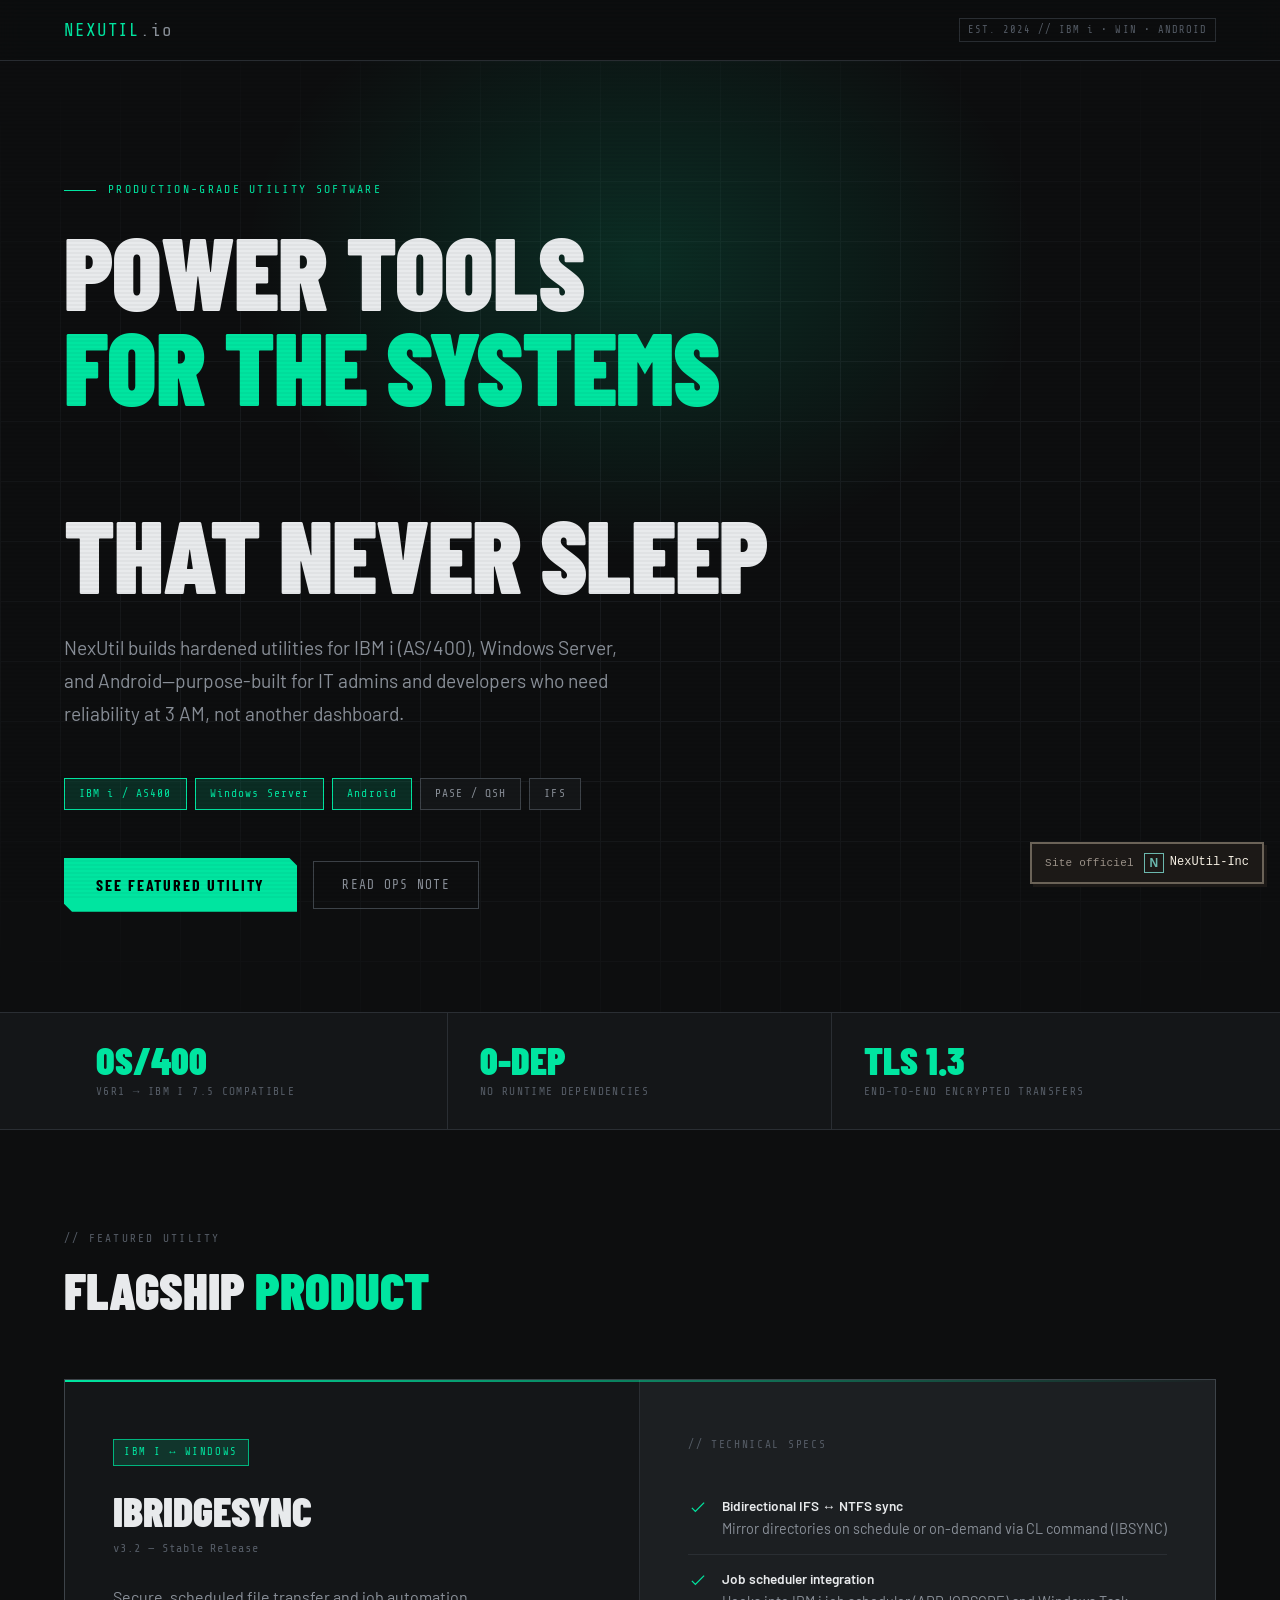
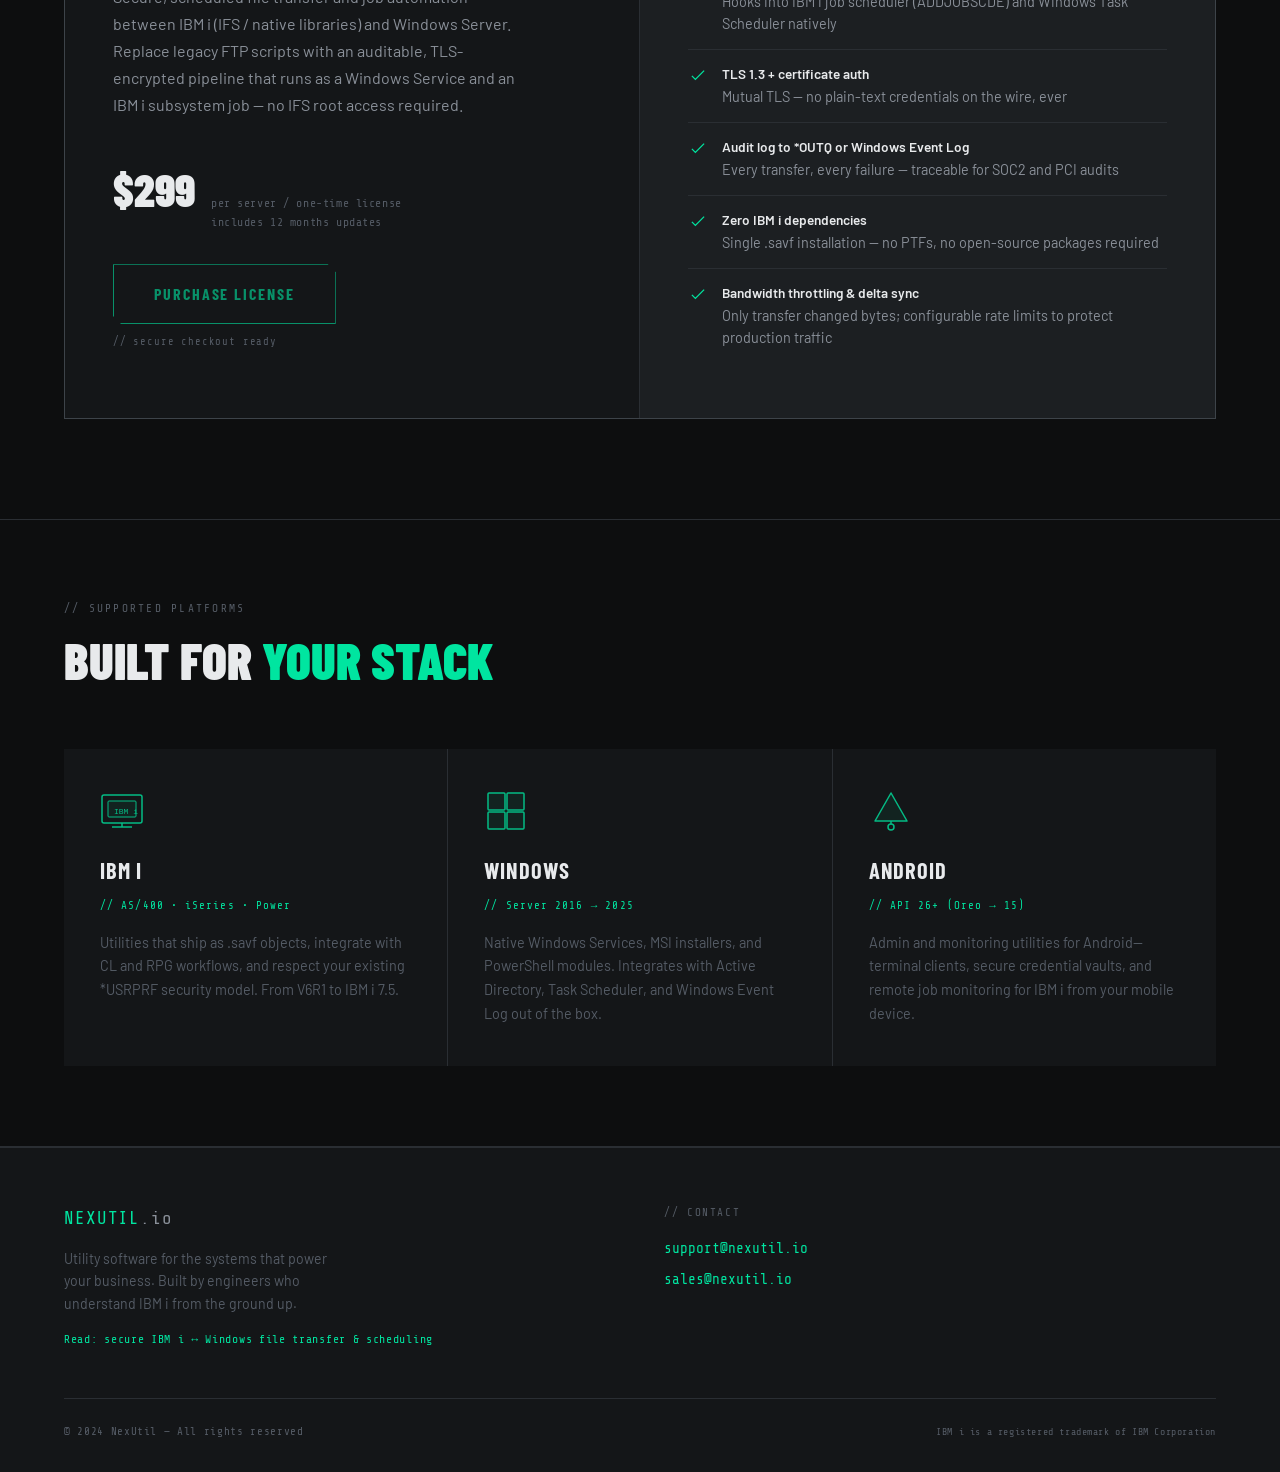
==== commit 5ebb7c59: "Replace inherited NanoCorp badge artwork" ====
--- a/NexUtil — Utility Software for IBM i, Windows & Android.html
+++ b/NexUtil — Utility Software for IBM i, Windows & Android.html
@@ -124,14 +124,34 @@
                 }
 
                 .nc-word {
-                    height: 19px;
-                    width: auto;
-                    display: block;
-                    fill: #F4EEE2
+                    display: none
                 }
 
                 a:hover .nc-word {
-                    fill: #FEFDFB
+                    display: none
+                }
+
+                .nc-mark {
+                    display: none
+                }
+
+                .nc-lock::before {
+                    content: "N";
+                    display: inline-flex;
+                    align-items: center;
+                    justify-content: center;
+                    width: 18px;
+                    height: 18px;
+                    border: 1px solid #6BB8AE;
+                    color: #6BB8AE;
+                    font: 700 12px/1 Arial, sans-serif;
+                }
+
+                .nc-lock::after {
+                    content: "NexUtil-Inc";
+                    color: #F4EEE2;
+                    font-family: ui-monospace, SFMono-Regular, Menlo, Consolas, monospace;
+                    font-size: 12px;
                 }
 
                 @media print {
@@ -140,8 +160,7 @@
                     }
                 }
             </style><a href="https://nexutil.netlify.app/"
-                target="_blank" rel="noopener" aria-label="NexUtil-Inc"><span class="nc-l">NexUtil-Inc
-                    with</span><span class="nc-lock"><svg class="nc-mark" viewBox="295 203.844 232 160.311"
+                target="_blank" rel="noopener" aria-label="NexUtil-Inc"><span class="nc-l">Site officiel</span><span class="nc-lock"><svg class="nc-mark" viewBox="295 203.844 232 160.311"
                         aria-hidden="true">
                         <path
                             d="M524 272.6v13.5h-.4v8.3h-2v6.2h-2v4.7H517v4l-1.7.7v.7h-1.6v2.7h-2v1.4l-2.4.1v1.4l-1 .2v2l-2 .7v1H504v1.7l-2.1.5v1.5h-1.4l-.2.6h-.3v2h-2.7v2.8h-5.2v2.3h-5v3.7h-4.7v2.7h-5v2.4h-5.6l-.2 2.7H462v2.7h-11.4l-4 .3v2.7h-31v-2.7h-13v-3h-3.5v4.2h3.4v.5h1.7l.1 1.9h9.1v2.7h40l.2-2 12.6-.2-.2-.4h5.4v-.1h2v2.2l-7.4.5v1.5h-8.7l-1.7.3v2.6l-13 .1v1c-2.8.4-19 .4-21-.3v-.2l-11-.5v-2.2l-11-.5V352c-3.5 0-7.5.1-10.2-.5v-1.7h-3l-.2-.9h-3.4v-2.7l-3.7-.3v-.3h-2V343H372v-2.7h-3.9l-.1-2.4-3.2-.3v-2.2l-3.6-.5v-2.4H358V330h-2.4v-3h-2.7v-3.7h-2.7v-2.9l-2.7-.1v-4.4l-3-.4V309l-2.8-.1v-17h2.8v-7h3v-3.5h3V276h2.4v-2.7h2.7v-2.7h2.5l.2-2.7 2.9-.3v-2.7h5.2v-1.7l4.9-.4v-3h4.7v-2.4c2-.6 3.3-.6 6.4-.6h.6l.2-2.7h7.7v-3.2h2.4l9.4-.2v-3h27l.4 3h7l.2 3h6v2.7l3.4.4v2.7l3.7.3v2.7l1.9.3v2.4h2.7v3l2.7.2v13H455v3l-1.6.2-.2 1.8-2.5.4v2.3l-3.4.5-.5 2.2-4.4.5v2.6l-3 .1v.5h-5.2l-.2 2.4h-19v-2.4l-2.7-.1h-3.4l-2.3-.5v-2l-3.7-.4-.2-3.4h-3l-2.9.5v6h2.4l.3 4.7 3.4.3v1l7.7.4.2 2.3h23.5l.2-.8h8.2l.2-2h5.4l.1-.9 2.9-.3v-2h3.7v-.4l3-.3v-2.4l1.7-.2.5.2.2-.3h.3v-2.4l2.9-.2v-2.7h2.6l.2-2.7 2.7-.1v-7.3h2.7V270l-2.7-.1-.2-7-2.3-.3-.4-3h-1.5V257l-1-.1V254l-5.7-.3v-3.2h-4.4v-2.7h-5.3V245l-3.4-.4-.2-.3H443l-.1-2.2-7-.3-.4-2.6h-13.1v-2.7l-4.4-.1h-31.4v2.8h-12.8l-.2 2.4-2.8.2-6.4.1-.5.2v2.9H358v2.7l-5.2.1v2.6l-5.4.3v3h-3v2.7l-5.7.4v3l-2.9.2v2.8H333l-.2 2.7h-2.5v2.2l-2.7.4v2.7l-1.5.1.2 2.4-1.9.2v3.5h-3v6.2h-2.7l-.2 8.1-2.5.2v22.6h2.7v9l2.7.1v4.6l3 .1.2 4 1.8.2v2.9l1.2.2v2.7l2.7.1.2 2.4 2.7.3.1 2.4h2.7v2.9h5.4v-3H339l-.1-2.3-2.9-.3v-3l-1.7-.4v-1l-1-.3v-2.9l-2.7-.7-.1-2.5-2.7-.3-.2-2.9-1.3-.2v-6l-2.9-.4v-21.7l2.7-.2.2-2.9h1.6v-3.8l2.7-.2v-3.9h2.7V284l2.7-.2v-2.3h2.7v2.7H336v10.4l-2.8.2v9.6h2.8l.2 9.8h2.5l.2 4.7 2.7.4.1 4h2.7l.2 4 2.5.4.2 2.7 2.8.1v2.2l2.2.2-.1 2.5 3.2.2.1 2.5 2.5.4.2 2 2.7.2v2.5h3v2.5h5.2l.2 2 4.5.2v2.5h6.3l.1 2 2.7.2.2 3.2h7.7v2.9h8.4l.2 2.4h13.8v3h7.4l.2-.2 27.4.2v-3h15v-2.4h9.3l.2-2.7 7.4-.2.2-2.5 7.2-.2v-2.3l2-.2v-.7h6l.2-2.3 3.9-.2.2-1.7h3l.3-2.5h5.4l.2-2.9 2.7-.1.1-4.6h3l.2-2.7 2.6-.3.1-2.2h2.4v-2.7l1.5-.4.2-7h-4v2.3l-3.4.7v3l-2.7.2v3.2h-2.9l-.2 2.2h-3.2v.8l-2.5.2 1.7-.2.3 2.6-4 .1V333l-.8-.2v-.2h3.8v-2.3l1.7-.2.2-2.5h3l.2-1 2.5-.2.2-3.2h1.6l.2-2.9 1.4-.1.1-1.2 2.2-.4.5-4h2l.2-3.2h2l.2-5h2.7v-8.7h2v-25.1zm-40.2 73h-3.4v-2.2h3.4zm7.4-2.5h-4.9l-.1-2.7h5zm3-2.7H492V338h3.7l-1.4.2zm5.7-2.4h-4.3v-2.7h4.3zm-46.2-10.2.3-1.2.5 1.2zm13.1-1.4-10.4.2-1.4.5v-2.6l5.8-.1V323h5.3v-2.5l.2-.2h4.9l.5-2.8h6l.4-3 4.5-.4v-3h3.7v-2.4l3.2-.3v-2.2l2.7-.2.2-2.7 2.5-2h2.3l1-5.8h2.4v-3.7l2.5-.3.2-6.4h2.7v-15.5l-.2-1.5.2-8.3-2.5-.3V256h-2.6l.2-2.5H498v5.9l2.7.3v4h.3l-.3 1.2v4.8h-2v1h-3v2.5l.6.2v7.9l-1.3.2v5.2h-3l.3-22.3-2.7-.3-.2-7.6-3-.2-.1-2.8-2.4-.2-.2-2.9-3.2-.1v-2.7h-3.2l-.1-3.4h-2.4v-3h-2.5l.2-2.2-3.6-.2v-2.4l-5.3-.1-.2-1.5H458v-2.4h-9.6l-.6-3.2-15.5-.3v-2.6l-35.7-.1v3.3l29.1.2v2.2l14.1.5.2 1.7h2.7l.2 1.8 7.2.5v2.4l5.9.3v2.4h5l.2 2.7 4 .3.2 2.9 3.9.3.1 2.7 5.3.4.1 2.5h4l.2 2.7 1.5.2v3.2l3 .3.2 7.3 2.7.1v14.2h-2.7v7l-3 .2-.2 4-3.2.3-.1 2.3-2.7.2-.2 2.7-2.5.1v2.6l-2.7.1v.4h-2.5l-.2 2.5-3 .2v2.2l-5.7.3v2.2l-7 .2v2.5h-13.4l-.1 2-11.5.2v3.2l16.8.2v.3l-1.5.5-1 1.5-2.7.2v.5l-4.2.3h-14.3v-.1l-8.4-.2v-2.4h-8l-.2-3-5.2-.2v-.5l-2.2-.1-.3-2.2-4.6-.4-.2-2.2-3.1-.3-.2-2.4-1-.1-.2-2.6-2.3-.1v-2l-3.2-.4v-11.5l.5-2 2.7-.1v-4l2.6-.3.2-1.8 2.7-.2.2-2.2 3-.1v-3h5v-2.4l6-.2.3-2h19.5l.3.3v1.9l5.7.1.2 2.4 3 .2.2 3 2.5.2.2 4h2.7V279l-2.9-.1v-5.6l-3.7-.2-.2-2.3-4.7-.2-.1-2.7h-10.1m0 0-2.2-.7 2.2-.1v-1.7l-15.8-.2v2.5l-10.3.4-.2 2.5-6 .2-.2 2.5-3.3.3-.2 2.4h-4.9l-.2 2.9-2.6.1-.2 4-2.4.4v3.7l-2.8.2v19l2.8.2v3.5l2.6.4.1 3.7 2.5.3.2 3 2.7.2.2 2.6 4 .1.2 2.2 3.7.2.1 1.2 4 .3v2.7l4.5.5.1 2.5h8.3v2.6h12.2v2.8h38.2v-2.2H466v-2.7h8.6v-2.1h5.9v-.7h1l-.2-1 3.7-.2.2-1.9 4-.1V323l2.9-.1.2-2.6 5.9-.1v-2.7l2.6-.2.6-2.9 4-.3.3-2.7 2.5-.3.4-4.8h2.7l.5-2.7 1.7-.1.5-5.4 2.3-.2.2-2.7h.7v-4.4h2.3v-6.7h.2v-22.3h-2.5l-.2-8h-2.5l-.2-6.1h-3l-.2-2.7h-2l-.5-3-1.7-.2-.2-1.2h-1.5v-2l-1.7-.2v-2h-1.8v-.9h-1.2l-.2-1.7h-1.8l-.2-1H497l-.2-1h-1.2l-.1-.3-1 .2.3-2.4-2.7-.2v-2.7h-5l-.2-2.3h-6.4v-2.7l-5.4-.2-.1-2.5-3.4-.2v-1.9h-5.4v-3l-8.7-.3v-2.7h-11.8l-.2-3.2-20-.2V204h-37.3v3.2l-20.2.2-.1 2.8-12.3.2v2.9l-8.2.1v3h-6.1v2.1l-3.2.2v2.3l-7.4.4v2.5h-4.5v2.4h-5v3h-4.8l-.2 2.7h-3v2l-2.7.2v2l-2.5.2-.2 2.3-2.5.5-.1 2.4H303v3.2h-2.6l-.5 2.7h.2v3h3v-2.8l4-.4.2-2.3h2.7l.2-2.9 3-.2.4-2.7h2.6l.2-2.7 4.2-.3.5-2 3-.2v-1.8h6.4v-2.6l2.7-.1v-.4h6.8v3h-6l-.1 2-3.5.2v1.9l-5.2.2v2.7l-4 .1v2.4l-4.8.3-.2 2.9-3 .2v2.7l-2.7.1-.1 3h-2.6v3.1l-2.5.2-.1 2.3H303l-.2 5.3h-2.4l-.1 3.8-2 .2-.2 6.8h-2.7v28.8h2.7v2.2h2.7V301h-2.5v-17.9l2.5-.1v-9.3h2.3l.2-4.6 2.5-.1v-3.9h2v-.8h.5l-.5-.2v.3l.5-.1v-1.2l.2-.4-.2-.3h2.2v-2.7l2.7-.2.4-2.7 2.3-.1.3-3 2.7-.2.2-2.6 3.9-.5.1-2.8 2.7-.2.4-2.5 4-.2.2-2.9h3.8l.2-2.7 4.4-.1v-2.6l5.5-.1v-1.5l3.6-.2v-2.4l7.4-.1.1-2.4 3.4-.3.2-.4h1.8v-1.7h5.5v-1h6l.1-2h12.8l.1-.7 6.1-.1v-2.4l4.7-.2v-.1h19.2v-.2l10 .2V219h-3v-1.2l-19.8-.7-.3.4H370l-.1 3-19.2-.1v-1.7h7.6v-2l8-.2v-2.9H377l.4-3.2 17.6-.2v-.1l1.9.1v-.5h18.8l.2.5 22.7.2.1 2.9 13.5.3.2 2.9 2.6.1v.2h6.8l.1 2.2 4.2.2.2 1.5 5 .5.4 2.4h1l.2.1h3.8l.4 2.7 5.5.2.2 2.4 6.5.3.2 2.9h2.4l.3 1.8 2.7.2v1.8l3.2.4.3 2.5 2.4.3.1 2.6 2.4.1v2.9l2.7.2.2 2.5 2.3.2v2.8l2.4.4.3 5.5h1.8v8.8l3 .2v1.8l.2.7h-.1v17h-1.5l-.2.5h-1l-.2 7.8h-2l-.3 4.7-2.4.2-.3 3.2-2.2.1-.2 2.2-2.5.2-.2 2.5-2.7.7v1.7h-2l-.1 2.5-3 .2-.2 2.7-5.6.3-.2 2.7-6.2.4v1.8l-2.7.2v.5l-3.2.2-.1 2.3-9.8.5-.1 3.2-.4.2z">
